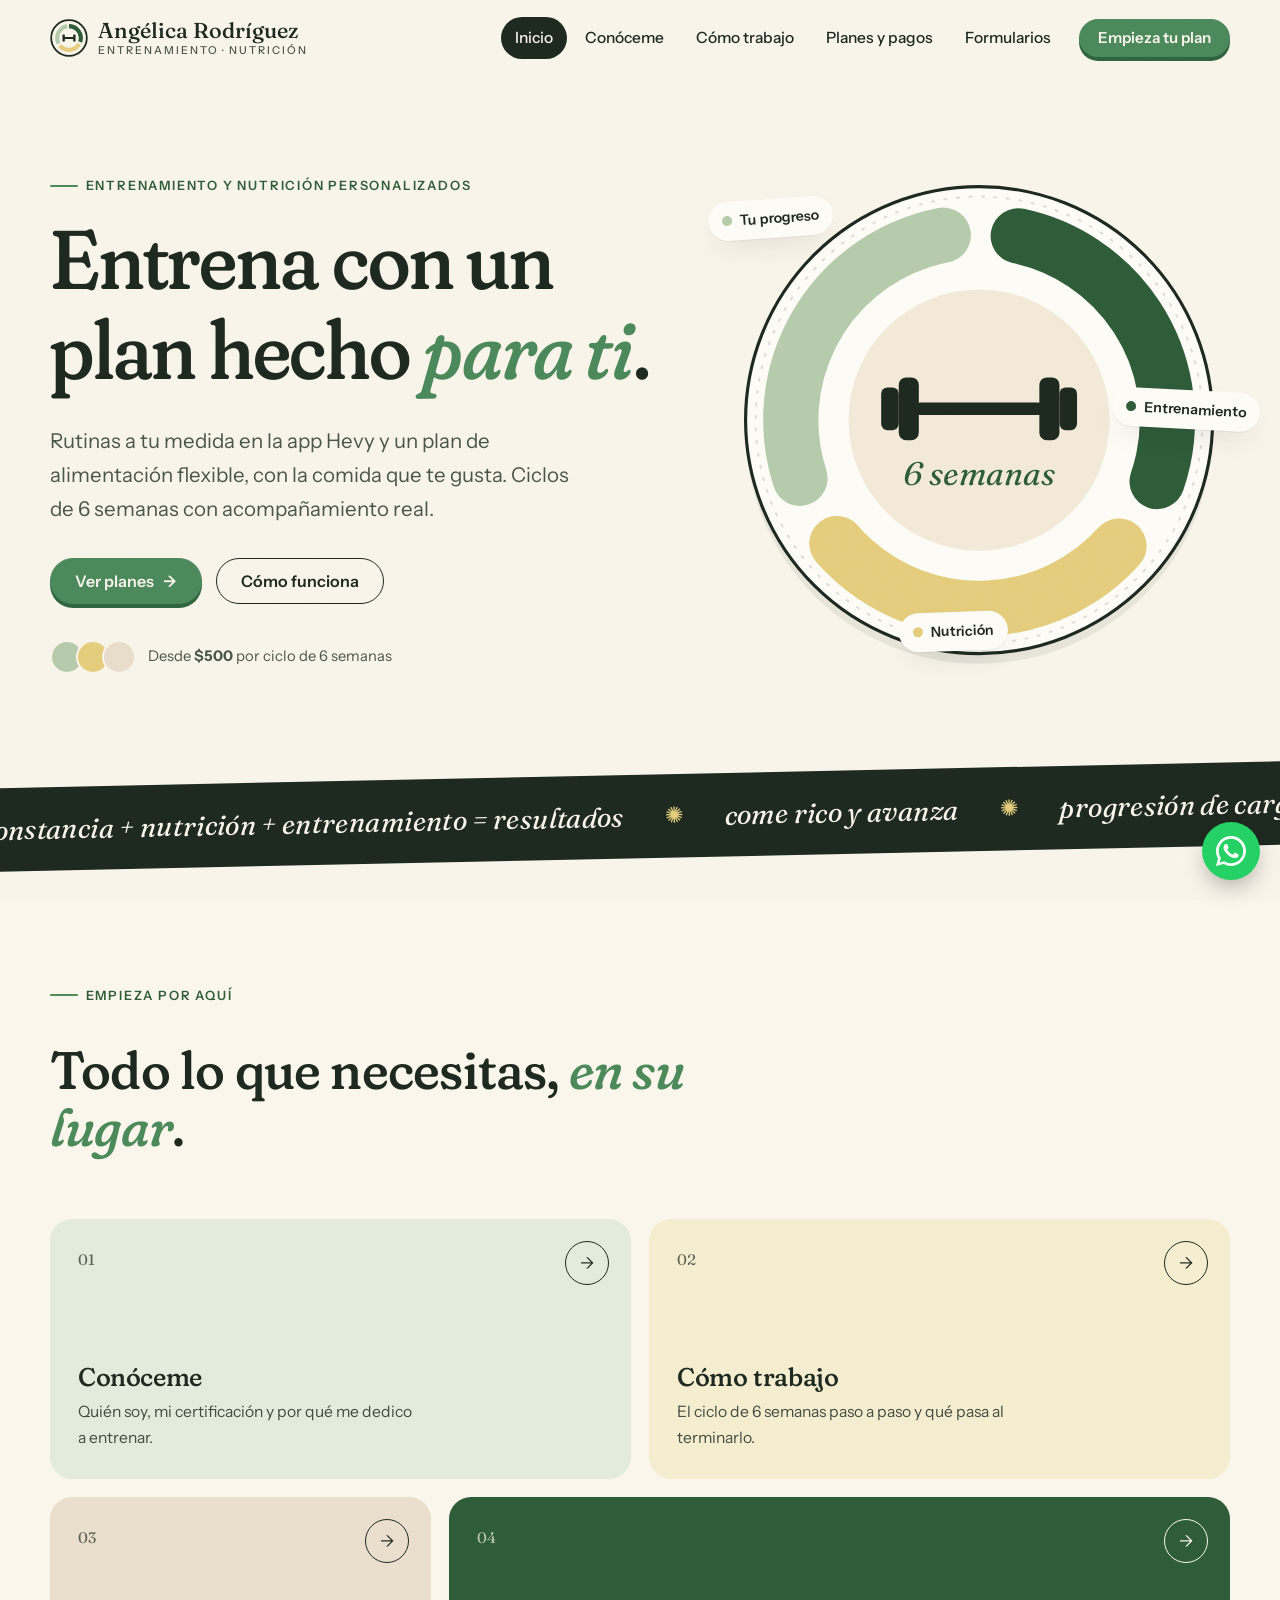
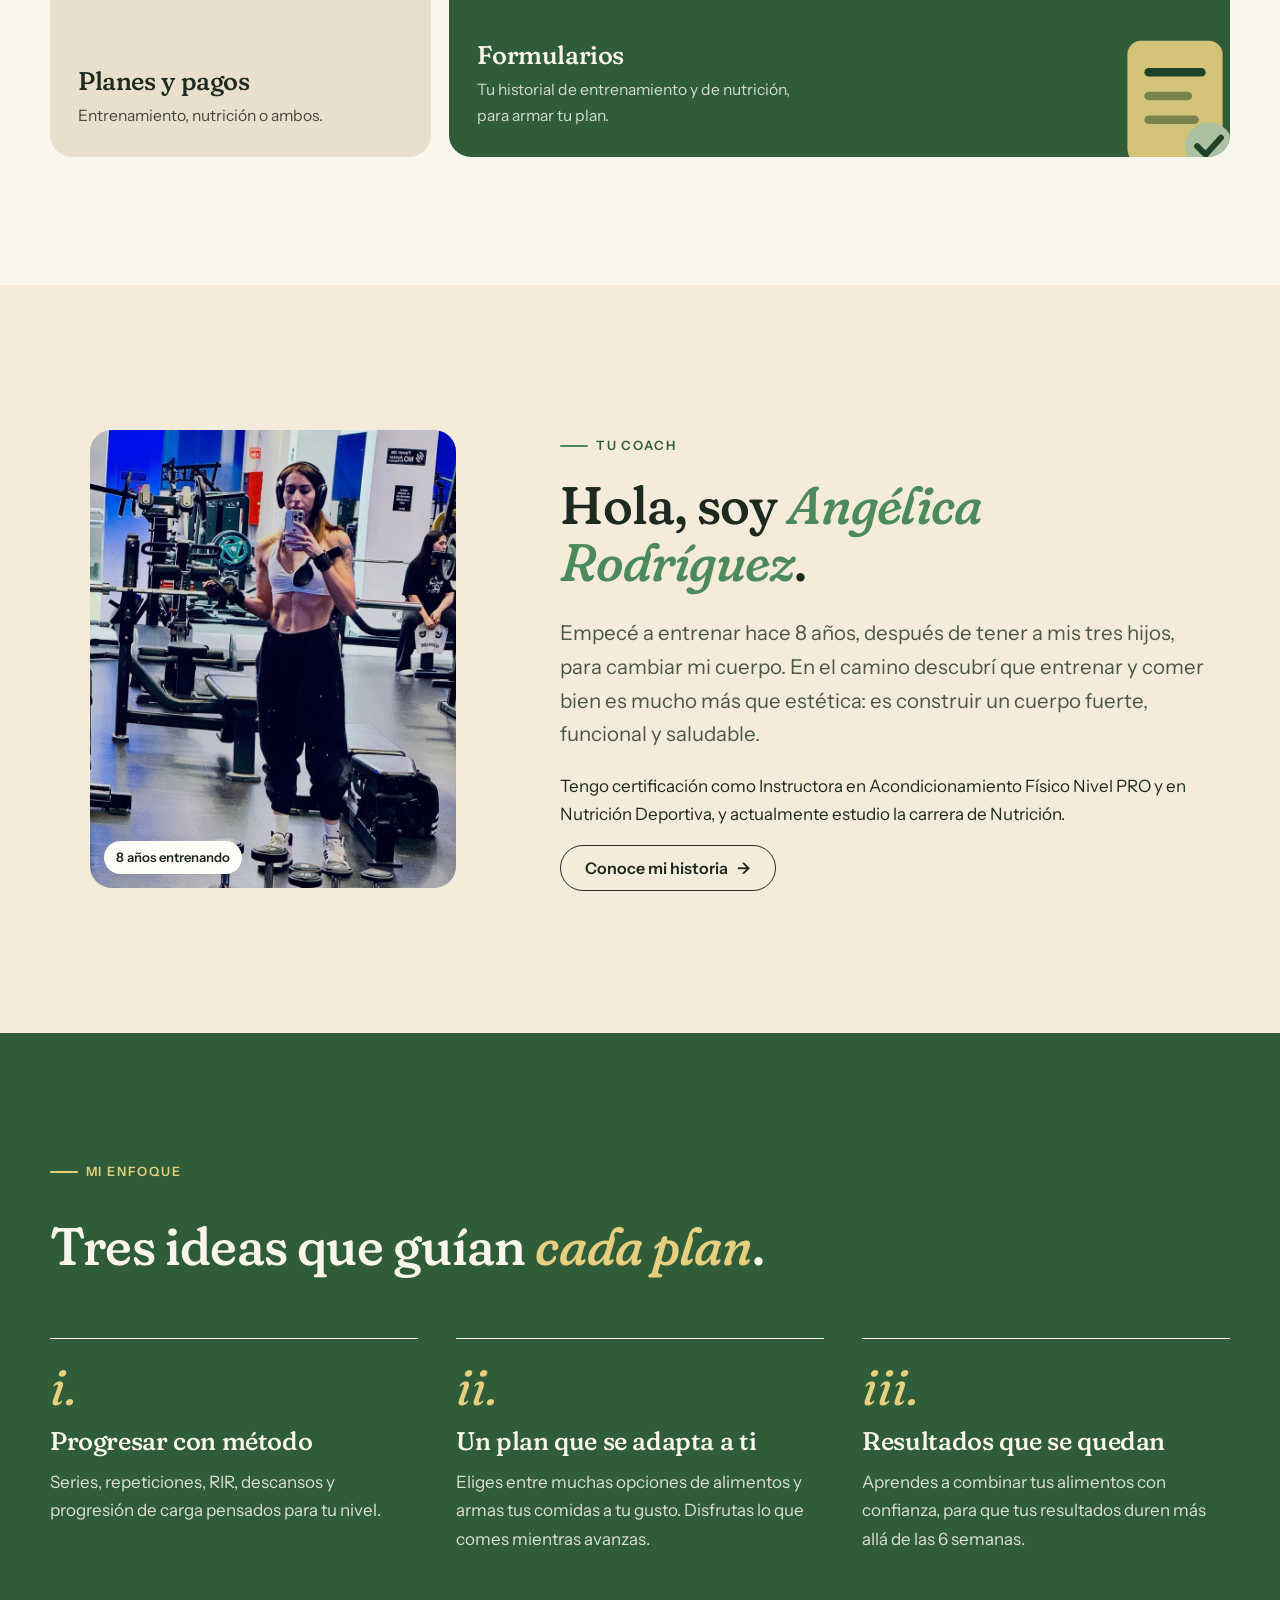
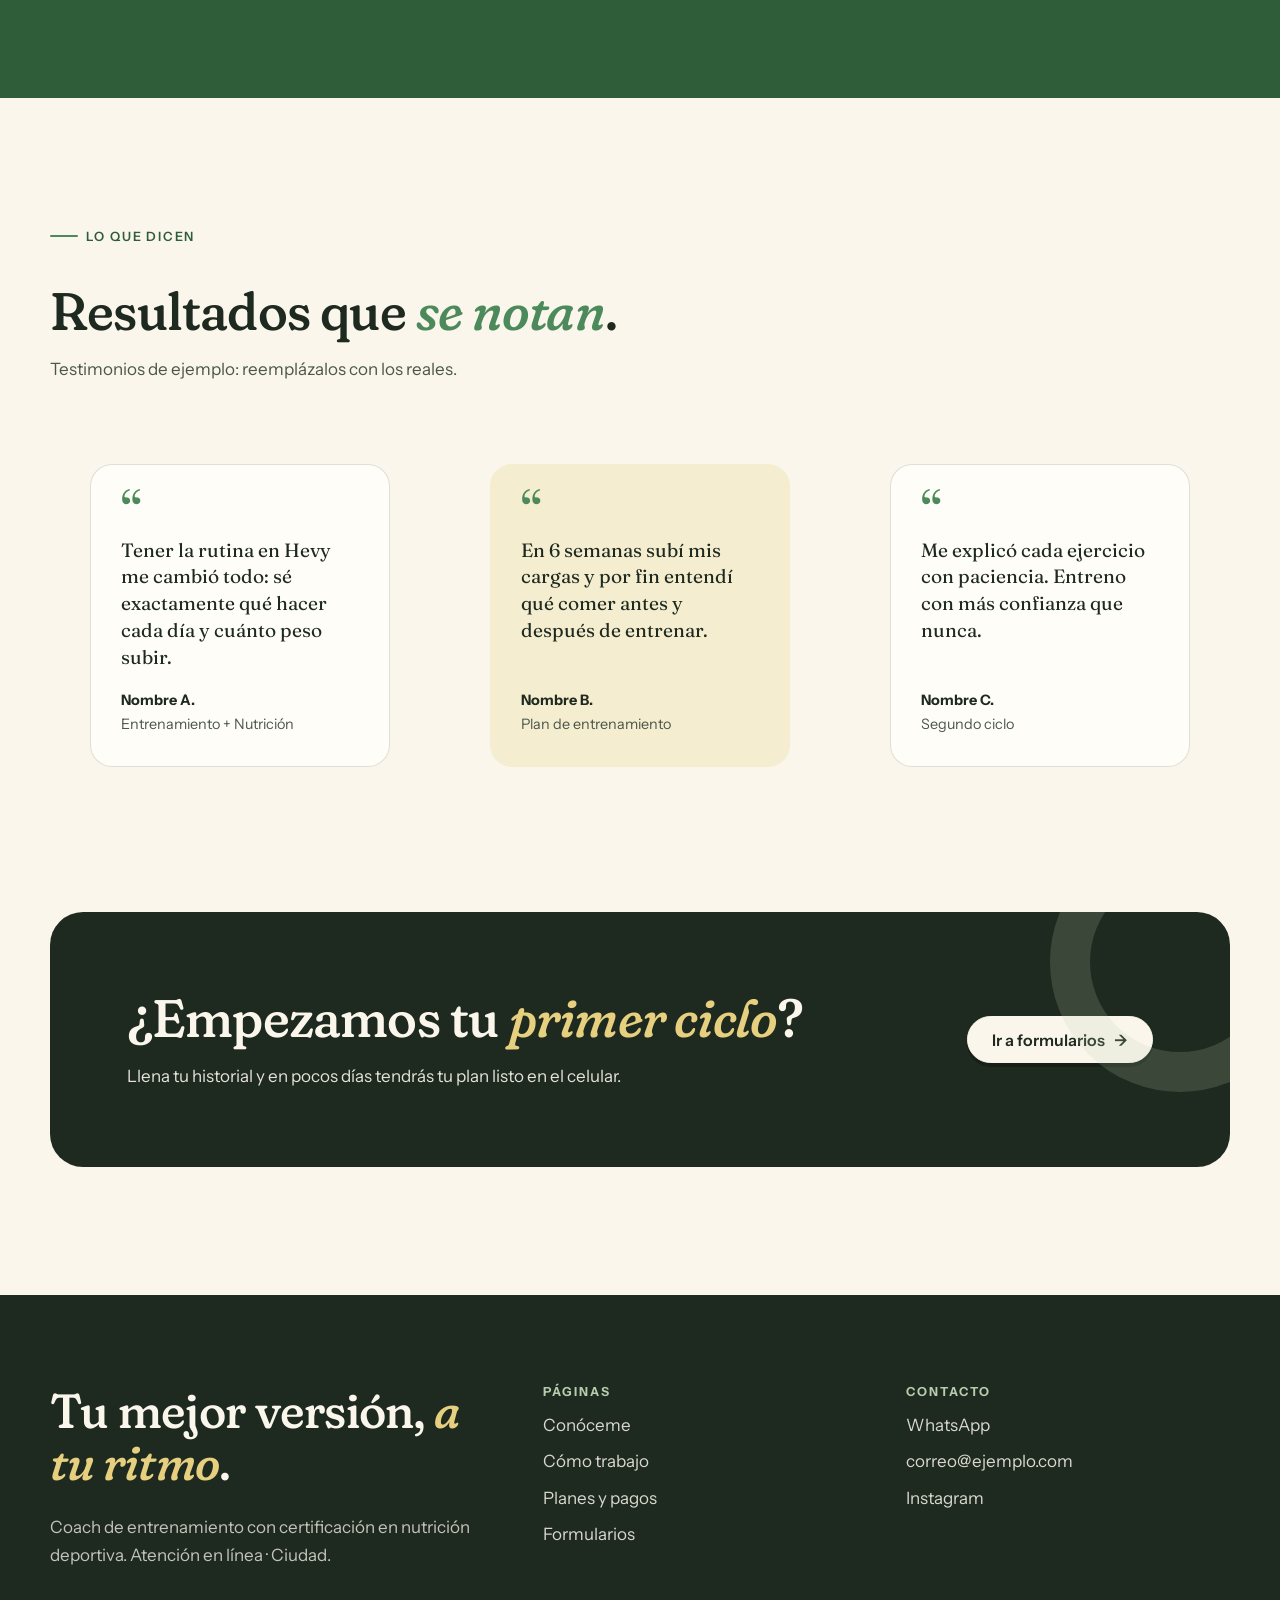
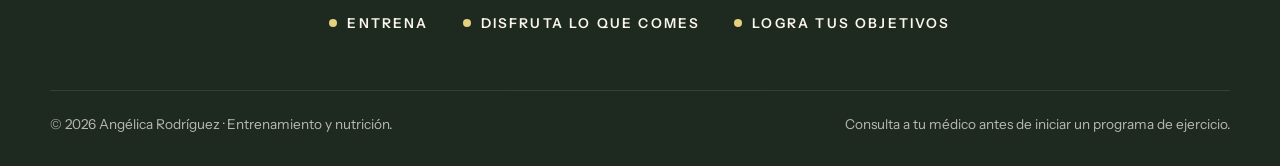
==== index.html @ 538b1344 "feat: v1.0: Pagina nutricion y entrenamiento" ====
<!doctype html>
<html lang="es-MX">
<head>
  <meta charset="utf-8">
  <meta name="viewport" content="width=device-width, initial-scale=1">
  <title>Angélica Rodríguez · Entrenamiento y nutrición</title>
  <meta name="description" content="Entrenamiento personalizado y nutrición deportiva en ciclos de 6 semanas. Tu rutina en la app Hevy.">
  <link rel="icon" href="assets/img/favicon.svg" type="image/svg+xml">
  <link rel="preconnect" href="https://fonts.googleapis.com">
  <link rel="preconnect" href="https://fonts.gstatic.com" crossorigin>
  <link href="https://fonts.googleapis.com/css2?family=Courier+Prime:wght@400;700&family=Fraunces:ital,opsz,wght,SOFT,WONK@0,9..144,300..700,0..100,0..1;1,9..144,300..700,0..100,0..1&family=Instrument+Sans:wght@400;500;600;700&display=swap" rel="stylesheet">
  <link rel="stylesheet" href="assets/css/styles.css">
  <script src="assets/js/main.js" defer></script>
</head>
<body>

<header class="site-header">
  <div class="wrap">
    <a class="brand" href="index.html">
      <img class="brand-mark" src="assets/img/favicon.svg" alt="">
      <span class="brand-name">Angélica Rodríguez<small>Entrenamiento · Nutrición</small></span>
    </a>
    <button class="nav-toggle" aria-expanded="false" aria-controls="nav" aria-label="Abrir menú"><span></span></button>
    <nav class="nav" id="nav" aria-label="Principal">
      <a href="index.html" aria-current="page">Inicio</a>
      <a href="conoceme.html">Conóceme</a>
      <a href="como-trabajo.html">Cómo trabajo</a>
      <a href="pagos.html">Planes y pagos</a>
      <a href="formularios.html">Formularios</a>
      <a class="btn btn--accent" href="formularios.html">Empieza tu plan</a>
    </nav>
  </div>
</header>

<main>
  <!-- HERO -->
  <section class="hero">
    <div class="wrap">
      <div class="reveal">
        <span class="eyebrow">Entrenamiento y nutrición personalizados</span>
        <h1>Entrena con un plan hecho <em>para ti</em>.</h1>
        <p class="lead">Rutinas a tu medida en la app Hevy y un plan de alimentación flexible, con la comida que te gusta. Ciclos de 6 semanas con acompañamiento real.</p>
        <div class="btn-row">
          <a class="btn btn--accent" href="pagos.html">Ver planes <span class="arrow">→</span></a>
          <a class="btn btn--ghost" href="como-trabajo.html">Cómo funciona</a>
        </div>
        <div class="hero-note">
          <div class="dots"><span></span><span></span><span></span></div>
          <span>Desde <strong>$500</strong> por ciclo de 6 semanas</span>
        </div>
      </div>

      <div class="plate-stage reveal" aria-hidden="true">
        <svg class="plate" viewBox="0 0 400 400">
          <circle cx="200" cy="208" r="186" fill="#1E2A20" opacity=".08"/>
          <circle cx="200" cy="200" r="186" fill="#FFFDF8" stroke="#1E2A20" stroke-width="2.5"/>
          <circle cx="200" cy="200" r="178" fill="none" stroke="#1E2A20" stroke-opacity=".15" stroke-width="1.5" stroke-dasharray="3 7"/>
          <!-- anillo: entrenamiento / nutrición / progreso -->
          <g class="plate-spin">
            <g fill="none" stroke-width="44" stroke-linecap="round" transform="rotate(-78 200 200)">
              <circle class="ring-seg" cx="200" cy="200" r="150" stroke="#2F5D3A"/>
              <circle class="ring-seg" cx="200" cy="200" r="150" stroke="#E6CF7E" transform="rotate(120 200 200)"/>
              <circle class="ring-seg" cx="200" cy="200" r="150" stroke="#B8CDAE" transform="rotate(240 200 200)"/>
            </g>
          </g>
          <!-- centro: mancuerna -->
          <circle cx="200" cy="200" r="104" fill="#F4EBDA"/>
          <g fill="#1E2A20">
            <rect x="148" y="186" width="104" height="10" rx="5"/>
            <rect x="136" y="166" width="16" height="50" rx="6"/>
            <rect x="122" y="174" width="14" height="34" rx="5"/>
            <rect x="248" y="166" width="16" height="50" rx="6"/>
            <rect x="264" y="174" width="14" height="34" rx="5"/>
          </g>
          <text x="200" y="252" text-anchor="middle" font-family="Fraunces, Georgia, serif" font-style="italic" font-size="26" fill="#2F5D3A">6 semanas</text>
        </svg>
        <span class="sticker sticker--a"><i style="background:#B8CDAE"></i>Tu progreso</span>
        <span class="sticker sticker--b"><i style="background:#2F5D3A"></i>Entrenamiento</span>
        <span class="sticker sticker--c"><i style="background:#E6CF7E"></i>Nutrición</span>
      </div>
    </div>
  </section>

  <div class="ticker" aria-hidden="true">
    <div class="ticker-track">
      <span>constancia + nutrición + entrenamiento = resultados</span><span>come rico y avanza</span><span>progresión de carga</span><span>tu rutina en Hevy</span>
      <span>constancia + nutrición + entrenamiento = resultados</span><span>come rico y avanza</span><span>progresión de carga</span><span>tu rutina en Hevy</span>
    </div>
  </div>

  <!-- EXPLORA -->
  <section class="section">
    <div class="wrap">
      <div class="section-head reveal">
        <span class="eyebrow">Empieza por aquí</span>
        <h2>Todo lo que necesitas, <em>en su lugar</em>.</h2>
      </div>
      <div class="bento">
        <a class="tile tile--1 reveal" href="conoceme.html">
          <span class="tile-go">→</span>
          <span class="tile-num">01</span>
          <div><h3>Conóceme</h3><p>Quién soy, mi certificación y por qué me dedico a entrenar.</p></div>
        </a>
        <a class="tile tile--2 reveal" href="como-trabajo.html">
          <span class="tile-go">→</span>
          <span class="tile-num">02</span>
          <div><h3>Cómo trabajo</h3><p>El ciclo de 6 semanas paso a paso y qué pasa al terminarlo.</p></div>
        </a>
        <a class="tile tile--3 reveal" href="pagos.html">
          <span class="tile-go">→</span>
          <span class="tile-num">03</span>
          <div><h3>Planes y pagos</h3><p>Entrenamiento, nutrición o ambos.</p></div>
        </a>
        <a class="tile tile--4 reveal" href="formularios.html">
          <span class="tile-go">→</span>
          <span class="tile-num">04</span>
          <div><h3>Formularios</h3><p>Tu historial de entrenamiento y de nutrición, para armar tu plan.</p></div>
          <svg class="tile-art" viewBox="0 0 100 100" aria-hidden="true">
            <rect x="22" y="14" width="56" height="72" rx="8" fill="#E6CF7E"/>
            <rect x="32" y="30" width="36" height="5" rx="2.5" fill="#1F4029"/>
            <rect x="32" y="44" width="28" height="5" rx="2.5" fill="#1F4029" opacity=".5"/>
            <rect x="32" y="58" width="32" height="5" rx="2.5" fill="#1F4029" opacity=".5"/>
            <circle cx="70" cy="76" r="14" fill="#B8CDAE"/>
            <path d="M63 76 l5 5 l9 -10" stroke="#1F4029" stroke-width="3.5" fill="none" stroke-linecap="round" stroke-linejoin="round"/>
          </svg>
        </a>
      </div>
    </div>
  </section>

  <!-- COACH -->
  <section class="section section--tint">
    <div class="wrap coach">
      <figure class="photo-frame reveal">
        <img src="assets/img/fotos/despues-2.jpg" alt="Angélica Rodríguez entrenando en el gimnasio" loading="lazy">
        <figcaption>8 años entrenando</figcaption>
      </figure>
      <div class="reveal">
        <span class="eyebrow">Tu coach</span>
        <h2>Hola, soy <em>Angélica Rodríguez</em>.</h2>
        <p class="lead" style="max-width:46ch">Empecé a entrenar hace 8 años, después de tener a mis tres hijos, para cambiar mi cuerpo. En el camino descubrí que entrenar y comer bien es mucho más que estética: es construir un cuerpo fuerte, funcional y saludable.</p>
        <p>Tengo certificación como Instructora en Acondicionamiento Físico Nivel PRO y en Nutrición Deportiva, y actualmente estudio la carrera de Nutrición.</p>
        <a class="btn btn--ghost" href="conoceme.html">Conoce mi historia <span class="arrow">→</span></a>
      </div>
    </div>
  </section>

  <!-- PRINCIPIOS -->
  <section class="section section--leaf">
    <div class="wrap">
      <div class="section-head reveal">
        <span class="eyebrow">Mi enfoque</span>
        <h2>Tres ideas que guían <em style="color:var(--sun)">cada plan</em>.</h2>
      </div>
      <div class="pillars">
        <div class="pillar reveal">
          <div class="num">i.</div>
          <h3>Progresar con método</h3>
          <p>Series, repeticiones, RIR, descansos y progresión de carga pensados para tu nivel.</p>
        </div>
        <div class="pillar reveal">
          <div class="num">ii.</div>
          <h3>Un plan que se adapta a ti</h3>
          <p>Eliges entre muchas opciones de alimentos y armas tus comidas a tu gusto. Disfrutas lo que comes mientras avanzas.</p>
        </div>
        <div class="pillar reveal">
          <div class="num">iii.</div>
          <h3>Resultados que se quedan</h3>
          <p>Aprendes a combinar tus alimentos con confianza, para que tus resultados duren más allá de las 6 semanas.</p>
        </div>
      </div>
    </div>
  </section>

  <!-- TESTIMONIOS -->
  <section class="section">
    <div class="wrap">
      <div class="section-head reveal">
        <span class="eyebrow">Lo que dicen</span>
        <h2>Resultados que <em>se notan</em>.</h2>
        <p>Testimonios de ejemplo: reemplázalos con los reales.</p>
      </div>
      <div class="quotes">
        <figure class="quote reveal">
          <blockquote>Tener la rutina en Hevy me cambió todo: sé exactamente qué hacer cada día y cuánto peso subir.</blockquote>
          <figcaption><strong>Nombre A.</strong>Entrenamiento + Nutrición</figcaption>
        </figure>
        <figure class="quote reveal">
          <blockquote>En 6 semanas subí mis cargas y por fin entendí qué comer antes y después de entrenar.</blockquote>
          <figcaption><strong>Nombre B.</strong>Plan de entrenamiento</figcaption>
        </figure>
        <figure class="quote reveal">
          <blockquote>Me explicó cada ejercicio con paciencia. Entreno con más confianza que nunca.</blockquote>
          <figcaption><strong>Nombre C.</strong>Segundo ciclo</figcaption>
        </figure>
      </div>
    </div>
  </section>

  <!-- CTA -->
  <section class="section" style="padding-top:0">
    <div class="wrap">
      <div class="cta-band reveal">
        <div>
          <h2>¿Empezamos tu <em>primer ciclo</em>?</h2>
          <p>Llena tu historial y en pocos días tendrás tu plan listo en el celular.</p>
        </div>
        <a class="btn btn--light" href="formularios.html">Ir a formularios <span class="arrow">→</span></a>
      </div>
    </div>
  </section>
</main>

<footer class="site-footer">
  <div class="wrap">
    <div class="footer-top">
      <div>
        <h2>Tu mejor versión, <em>a tu ritmo</em>.</h2>
        <p style="opacity:.75;max-width:40ch">Coach de entrenamiento con certificación en nutrición deportiva. Atención en línea · Ciudad. <!-- EDITAR --></p>
      </div>
      <div>
        <h4>Páginas</h4>
        <ul>
          <li><a href="conoceme.html">Conóceme</a></li>
          <li><a href="como-trabajo.html">Cómo trabajo</a></li>
          <li><a href="pagos.html">Planes y pagos</a></li>
          <li><a href="formularios.html">Formularios</a></li>
        </ul>
      </div>
      <div>
        <h4>Contacto</h4>
        <ul>
          <li><a href="https://wa.me/520000000000">WhatsApp</a></li>
          <li><a href="mailto:correo@ejemplo.com">correo@ejemplo.com</a></li>
          <li><a href="https://instagram.com/">Instagram</a></li>
        </ul>
      </div>
    </div>
    <div class="motto-row"><span>Entrena</span><span>Disfruta lo que comes</span><span>Logra tus objetivos</span></div>
    <div class="footer-bottom">
      <span>© <span data-year>2026</span> Angélica Rodríguez · Entrenamiento y nutrición.</span>
      <span>Consulta a tu médico antes de iniciar un programa de ejercicio.</span>
    </div>
  </div>
</footer>

<a class="wa-float" href="https://wa.me/520000000000" aria-label="Escríbeme por WhatsApp">
  <svg viewBox="0 0 24 24" fill="currentColor"><path d="M17.5 14.4c-.3-.1-1.8-.9-2-1-.3-.1-.5-.1-.7.1-.2.3-.8 1-.9 1.2-.2.2-.3.2-.6.1-.3-.1-1.3-.5-2.4-1.5-.9-.8-1.5-1.8-1.7-2.1-.2-.3 0-.5.1-.6l.4-.5c.2-.2.2-.3.3-.5.1-.2 0-.4 0-.5l-.9-2.2c-.2-.6-.5-.5-.7-.5h-.6c-.2 0-.5.1-.8.4-.3.3-1 1-1 2.5s1.1 2.9 1.2 3.1c.1.2 2.1 3.2 5.1 4.5.7.3 1.3.5 1.7.6.7.2 1.4.2 1.9.1.6-.1 1.8-.7 2-1.4.2-.7.2-1.3.2-1.4-.1-.1-.3-.2-.6-.3zM12 21.8c-1.8 0-3.5-.5-5-1.4l-.4-.2-3.7 1 1-3.6-.2-.4C2.7 15.6 2.2 13.8 2.2 12 2.2 6.6 6.6 2.2 12 2.2c2.6 0 5.1 1 6.9 2.9 1.8 1.8 2.9 4.3 2.9 6.9 0 5.4-4.4 9.8-9.8 9.8zM20.5 3.5C18.2 1.2 15.2 0 12 0 5.4 0 0 5.4 0 12c0 2.1.6 4.2 1.6 6L0 24l6.2-1.6c1.8 1 3.8 1.5 5.8 1.5 6.6 0 12-5.4 12-12 0-3.2-1.2-6.2-3.5-8.4z"/></svg>
</a>

</body>
</html>
---- assets/css/styles.css ----
/* =========================================================
   Angélica · Entrenamiento y nutrición — hoja de estilos compartida
   Paleta: crema, verde bosque, salvia, arena
   y un toque de amarillo mantequilla (sin naranjas).
   ========================================================= */

:root {
  --paper: #FBF6EC;
  --paper-2: #F4EBDA;
  --card: #FFFDF8;
  --ink: #1E2A20;
  --ink-soft: #4B574A;
  --leaf: #2F5D3A;
  --leaf-deep: #1F4029;
  --sage: #B8CDAE;
  --sage-soft: #E3ECDC;
  --accent: #4C8A5C;
  --accent-deep: #2F6640;
  --sand: #E9DFCC;
  --sun: #E6CF7E;
  --sun-soft: #F5EDCF;
  --line: rgba(30, 42, 32, .14);

  --font-display: "Fraunces", Georgia, serif;
  --font-body: "Instrument Sans", system-ui, -apple-system, sans-serif;

  --radius: 22px;
  --radius-sm: 12px;
  --shadow: 0 1px 0 rgba(30,42,32,.06), 0 12px 30px -12px rgba(30,42,32,.18);
  --wrap: 1180px;
  --gutter: clamp(16px, 4vw, 40px);
  color-scheme: light;
}

*, *::before, *::after { box-sizing: border-box; }
html { scroll-behavior: smooth; overflow-x: clip; }
body {
  margin: 0;
  background: var(--paper);
  color: var(--ink);
  font-family: var(--font-body);
  font-size: 1.0625rem;
  line-height: 1.65;
  -webkit-font-smoothing: antialiased;
  overflow-x: hidden;
}
/* grano sutil tipo papel */
body::before {
  content: "";
  position: fixed; inset: 0;
  pointer-events: none; z-index: 100;
  opacity: .35; mix-blend-mode: multiply;
  background-image: url("data:image/svg+xml,%3Csvg xmlns='http://www.w3.org/2000/svg' width='160' height='160'%3E%3Cfilter id='n'%3E%3CfeTurbulence type='fractalNoise' baseFrequency='.9' numOctaves='2' stitchTiles='stitch'/%3E%3CfeColorMatrix values='0 0 0 0 0.12 0 0 0 0 0.16 0 0 0 0 0.12 0 0 0 .08 0'/%3E%3C/filter%3E%3Crect width='100%25' height='100%25' filter='url(%23n)'/%3E%3C/svg%3E");
}

img, svg { max-width: 100%; display: block; }
a { color: inherit; }
::selection { background: var(--sun); color: var(--ink); }

h1, h2, h3, h4 {
  font-family: var(--font-display);
  font-weight: 500;
  line-height: 1.08;
  letter-spacing: -0.015em;
  margin: 0 0 .5em;
  font-variation-settings: "SOFT" 100, "WONK" 0;
}
h1 { font-size: clamp(2.6rem, 6.5vw, 5.2rem); }
h2 { font-size: clamp(2rem, 4.2vw, 3.3rem); }
h3 { font-size: clamp(1.3rem, 2vw, 1.6rem); }
h1 em, h2 em, h3 em {
  font-style: italic;
  color: var(--accent);
  font-variation-settings: "SOFT" 100, "WONK" 1;
}
p { margin: 0 0 1em; }
.lead { font-size: clamp(1.1rem, 1.6vw, 1.3rem); color: var(--ink-soft); max-width: 38ch; }

.wrap { width: min(var(--wrap), 100% - var(--gutter) * 2); margin-inline: auto; }
.section { padding-block: clamp(64px, 10vw, 128px); }
.section--tint { background: var(--paper-2); }
.section--leaf { background: var(--leaf); color: var(--paper); }
.section--leaf .eyebrow { color: var(--sun); }
.section--leaf .eyebrow::before { background: var(--sun); }

.eyebrow {
  display: inline-flex; align-items: center; gap: .6em;
  font-size: .8rem; font-weight: 600;
  letter-spacing: .14em; text-transform: uppercase;
  color: var(--leaf);
  margin-bottom: 1.2rem;
}
.eyebrow::before { content: ""; width: 28px; height: 2px; background: var(--accent); border-radius: 2px; }

.section-head { display: grid; gap: 1rem; margin-bottom: clamp(36px, 5vw, 64px); max-width: 720px; }
.section-head h2 { margin: 0; }
.section-head p { color: var(--ink-soft); margin: 0; }
.section--leaf .section-head p { color: rgba(251,246,236,.8); }

/* ---------- Botones ---------- */
.btn {
  --bg: var(--leaf); --fg: var(--paper);
  display: inline-flex; align-items: center; gap: .55em;
  padding: .9em 1.5em;
  border-radius: 999px;
  border: 1.5px solid var(--bg);
  background: var(--bg); color: var(--fg);
  font: 600 1rem/1 var(--font-body);
  text-decoration: none; cursor: pointer;
  transition: transform .2s ease, box-shadow .2s ease, background .2s;
  box-shadow: 0 4px 0 var(--leaf-deep);
}
.btn:hover { transform: translateY(-2px); box-shadow: 0 6px 0 var(--leaf-deep); }
.btn:active { transform: translateY(3px); box-shadow: 0 1px 0 var(--leaf-deep); }
.btn--accent { --bg: var(--accent); box-shadow: 0 4px 0 var(--accent-deep); }
.btn--accent:hover { box-shadow: 0 6px 0 var(--accent-deep); }
.btn--ghost { --bg: transparent; --fg: var(--ink); border-color: var(--ink); box-shadow: none; }
.btn--ghost:hover { background: var(--ink); color: var(--paper); box-shadow: none; }
.btn--light { --bg: var(--paper); --fg: var(--leaf); box-shadow: 0 4px 0 rgba(0,0,0,.25); }
.btn .arrow { transition: transform .2s; }
.btn:hover .arrow { transform: translateX(3px); }
.btn-row { display: flex; flex-wrap: wrap; gap: 14px; align-items: center; }

:focus-visible { outline: 3px solid var(--sun); outline-offset: 3px; border-radius: 6px; }

/* ---------- Header ---------- */
.site-header {
  position: sticky; top: 0; z-index: 50;
  background: color-mix(in srgb, var(--paper) 86%, transparent);
  backdrop-filter: blur(10px);
  -webkit-backdrop-filter: blur(10px);
  border-bottom: 1px solid transparent;
  transition: border-color .3s;
}
.site-header.is-scrolled { border-bottom-color: var(--line); }
.site-header .wrap { display: flex; align-items: center; justify-content: space-between; gap: 20px; height: 76px; }

.brand { display: inline-flex; align-items: center; gap: 10px; text-decoration: none; }
.brand-mark { width: 38px; height: 38px; flex: none; }
.brand-name { font-family: var(--font-display); font-size: 1.35rem; font-weight: 500; line-height: 1; }
.brand-name small { display: block; white-space: nowrap; font-family: var(--font-body); font-size: .68rem; letter-spacing: .18em; text-transform: uppercase; color: var(--ink-soft); margin-top: 3px; }

.nav { display: flex; align-items: center; gap: 4px; }
.nav a:not(.btn) {
  position: relative;
  padding: .55em .9em; border-radius: 999px;
  text-decoration: none; font-weight: 500; font-size: .97rem; white-space: nowrap;
  transition: background .2s;
}
.nav a:not(.btn):hover { background: var(--sage-soft); }
.nav a[aria-current="page"] { background: var(--ink); color: var(--paper); }
.nav .btn { margin-left: 10px; padding: .7em 1.2em; font-size: .95rem; white-space: nowrap; }

.nav-toggle {
  display: none;
  width: 46px; height: 46px; border-radius: 50%;
  border: 1.5px solid var(--ink); background: transparent; cursor: pointer;
  position: relative;
}
.nav-toggle span, .nav-toggle span::before, .nav-toggle span::after {
  position: absolute; left: 50%; top: 50%;
  width: 18px; height: 2px; background: var(--ink); border-radius: 2px;
  transform: translate(-50%, -50%); transition: transform .25s, opacity .2s;
}
.nav-toggle span::before, .nav-toggle span::after { content: ""; }
.nav-toggle span::before { transform: translate(-50%, -7px); }
.nav-toggle span::after { transform: translate(-50%, 5px); }
.nav-open .nav-toggle span { background: transparent; }
.nav-open .nav-toggle span::before { transform: translate(-50%, -1px) rotate(45deg); }
.nav-open .nav-toggle span::after { transform: translate(-50%, -1px) rotate(-45deg); }

@media (max-width: 1080px) {
  .nav-toggle { display: block; }
  .nav {
    position: fixed; inset: 76px 0 auto 0;
    flex-direction: column; align-items: stretch; gap: 4px;
    padding: 16px var(--gutter) 28px;
    background: var(--paper);
    border-bottom: 1px solid var(--line);
    box-shadow: 0 20px 30px -20px rgba(0,0,0,.2);
    transform: translateY(-12px); opacity: 0; visibility: hidden;
    transition: transform .25s, opacity .25s, visibility .25s;
  }
  .nav-open .nav { transform: none; opacity: 1; visibility: visible; }
  .nav a:not(.btn) { font-size: 1.15rem; padding: .8em 1em; }
  .nav .btn { margin: 10px 0 0; justify-content: center; }
}

/* ---------- Hero (inicio) ---------- */
.hero { padding-block: clamp(40px, 7vw, 90px) clamp(60px, 8vw, 110px); position: relative; }
.hero .wrap { display: grid; grid-template-columns: 1.1fr .9fr; gap: clamp(32px, 5vw, 72px); align-items: center; }
.hero h1 { margin-bottom: .35em; }
.hero .lead { margin-bottom: 2rem; }
.hero-note { display: flex; align-items: center; gap: 12px; margin-top: 2.2rem; font-size: .92rem; color: var(--ink-soft); }
.hero-note .dots { display: flex; }
.hero-note .dots span { width: 34px; height: 34px; border-radius: 50%; border: 2px solid var(--paper); margin-left: -8px; }
.hero-note .dots span:first-child { margin-left: 0; background: var(--sage); }
.hero-note .dots span:nth-child(2) { background: var(--sun); }
.hero-note .dots span:nth-child(3) { background: var(--sand); }

@media (max-width: 900px) {
  .hero .wrap { grid-template-columns: 1fr; }
  .plate-stage { max-width: 440px; margin-inline: auto; width: 100%; }
}

/* Plato animado */
.plate-stage { position: relative; aspect-ratio: 1; }
.plate-stage .plate { width: 100%; height: 100%; }
.plate-spin { transform-origin: 200px 200px; animation: sway 9s ease-in-out infinite; }
.ring-seg { stroke-dasharray: 0 943; animation: draw 1.4s cubic-bezier(.2,.8,.2,1) forwards; }
.ring-seg:nth-of-type(2) { animation-delay: .25s; } .ring-seg:nth-of-type(3) { animation-delay: .5s; }
@keyframes draw { to { stroke-dasharray: 254 943; } }
@keyframes sway { 0%,100% { transform: rotate(-5deg); } 50% { transform: rotate(5deg); } }

.sticker {
  position: absolute;
  display: inline-flex; align-items: center; gap: 8px;
  padding: .55em 1em; border-radius: 999px;
  background: var(--card); box-shadow: var(--shadow);
  font-size: .88rem; font-weight: 600; white-space: nowrap;
  animation: bob 6s ease-in-out infinite;
}
.sticker i { width: 10px; height: 10px; border-radius: 50%; display: inline-block; }
.sticker--a { top: 6%; left: -4%; transform: rotate(-4deg); }
.sticker--b { top: 44%; right: -6%; transform: rotate(3deg); animation-delay: -2s; }
.sticker--c { bottom: 4%; left: 34%; transform: rotate(-2deg); animation-delay: -4s; }
@keyframes bob { 50% { translate: 0 -8px; } }
@media (max-width: 520px) {
  .sticker { font-size: .78rem; }
  .sticker--a { left: 0; } .sticker--b { right: 0; }
}

/* ---------- Ticker ---------- */
.ticker {
  background: var(--ink); color: var(--paper);
  overflow: hidden; padding: 18px 0;
  transform: rotate(-1.2deg) scale(1.03);
}
.ticker-track { display: flex; gap: 40px; width: max-content; animation: ticker 32s linear infinite; }
.ticker-track span { font-family: var(--font-display); font-size: clamp(1.2rem, 2.4vw, 1.7rem); font-style: italic; white-space: nowrap; display: inline-flex; align-items: center; gap: 40px; }
.ticker-track span::after { content: "✺"; font-style: normal; color: var(--sun); font-size: .8em; }
@keyframes ticker { to { transform: translateX(-50%); } }

/* ---------- Tarjetas de navegación (bento) ---------- */
.bento { display: grid; grid-template-columns: repeat(6, 1fr); gap: 18px; }
.tile {
  position: relative; overflow: hidden;
  display: flex; flex-direction: column; justify-content: space-between;
  min-height: 260px; padding: 28px;
  border-radius: var(--radius);
  text-decoration: none;
  transition: transform .3s cubic-bezier(.2,.8,.2,1), box-shadow .3s;
}
.tile:hover { transform: translateY(-6px) rotate(-.4deg); box-shadow: var(--shadow); }
.tile h3 { margin: 0 0 .3em; }
.tile p { margin: 0; color: inherit; opacity: .82; font-size: .98rem; max-width: 34ch; }
.tile .tile-num { font-family: var(--font-display); font-size: .95rem; opacity: .7; }
.tile .tile-go {
  position: absolute; right: 22px; top: 22px;
  width: 44px; height: 44px; border-radius: 50%;
  display: grid; place-items: center;
  border: 1.5px solid currentColor;
  transition: transform .3s, background .3s;
}
.tile:hover .tile-go { transform: rotate(-45deg); }
.tile--1 { grid-column: span 3; background: var(--sage-soft); }
.tile--2 { grid-column: span 3; background: var(--sun-soft); }
.tile--3 { grid-column: span 2; background: var(--sand); }
.tile--4 { grid-column: span 4; background: var(--leaf); color: var(--paper); }
.tile .tile-art { position: absolute; right: -30px; bottom: -30px; width: 170px; opacity: .9; pointer-events: none; }
@media (max-width: 800px) {
  .bento { grid-template-columns: 1fr; }
  .tile { grid-column: auto !important; min-height: 200px; }
}

/* ---------- Principios ---------- */
.pillars { display: grid; grid-template-columns: repeat(3, 1fr); gap: clamp(20px, 3vw, 40px); }
.pillar { border-top: 1.5px solid currentColor; padding-top: 22px; }
.pillar .num { font-family: var(--font-display); font-size: 3.2rem; line-height: 1; color: var(--sun); font-style: italic; margin-bottom: .3em; }
.pillar p { opacity: .85; }
@media (max-width: 800px) { .pillars { grid-template-columns: 1fr; } }

/* ---------- Testimonios ---------- */
.quotes { display: grid; grid-template-columns: repeat(3, 1fr); gap: 20px; }
.quote {
  background: var(--card); border-radius: var(--radius); padding: 30px;
  border: 1px solid var(--line);
  display: flex; flex-direction: column; gap: 18px;
}
.quote:nth-child(2) { transform: translateY(24px); background: var(--sun-soft); border-color: transparent; }
.quote blockquote { margin: 0; font-family: var(--font-display); font-size: 1.2rem; line-height: 1.4; }
.quote blockquote::before { content: "“"; display: block; font-size: 3.5rem; line-height: .6; color: var(--accent); margin-bottom: 8px; }
.quote figcaption { font-size: .9rem; color: var(--ink-soft); margin-top: auto; }
.quote figcaption strong { color: var(--ink); display: block; }
@media (max-width: 900px) { .quotes { grid-template-columns: 1fr; } .quote:nth-child(2) { transform: none; } }

/* ---------- CTA banda ---------- */
.cta-band {
  position: relative; overflow: hidden;
  background: var(--ink); color: var(--paper);
  border-radius: calc(var(--radius) * 1.5);
  padding: clamp(40px, 6vw, 80px);
  display: grid; grid-template-columns: 1.4fr auto; gap: 30px; align-items: center;
}
.cta-band h2 { margin: 0 0 .3em; }
.cta-band h2 em { color: var(--sun); }
.cta-band p { margin: 0; opacity: .9; max-width: 46ch; }
.cta-band .btn--light { --fg: var(--ink); }
.cta-band::after {
  content: ""; position: absolute; right: -80px; top: -80px;
  width: 260px; height: 260px; border-radius: 50%;
  border: 40px solid rgba(184,205,174,.18);
}
@media (max-width: 800px) { .cta-band { grid-template-columns: 1fr; } }

/* ---------- Encabezado de páginas internas ---------- */
.page-hero { padding-block: clamp(48px, 8vw, 100px) clamp(40px, 6vw, 70px); position: relative; }
.page-hero h1 { max-width: 16ch; }
.page-hero .lead { max-width: 52ch; }
.crumbs { font-size: .88rem; color: var(--ink-soft); margin-bottom: 1.6rem; }
.crumbs a { text-decoration: none; border-bottom: 1px solid var(--line); }

/* ---------- Conóceme ---------- */
.about-hero .wrap { display: grid; grid-template-columns: .85fr 1.15fr; gap: clamp(32px, 6vw, 90px); align-items: center; }
.arch {
  position: relative; aspect-ratio: 4 / 5;
  border-radius: 999px 999px var(--radius) var(--radius);
  background: var(--sage);
  overflow: hidden;
  display: grid; place-items: center;
}
.arch img { width: 100%; height: 100%; object-fit: cover; }
.photo-placeholder { text-align: center; color: var(--leaf-deep); font-weight: 600; font-size: .95rem; padding: 20px; }
.photo-placeholder svg { width: 64px; margin: 0 auto 10px; opacity: .6; }
.arch-wrap { position: relative; }
.arch-wrap .badge {
  position: absolute; right: -18px; bottom: 40px;
  width: 128px; height: 128px; border-radius: 50%;
  background: var(--sun); display: grid; place-items: center; text-align: center;
  font-family: var(--font-display); font-size: 1rem; line-height: 1.15;
  transform: rotate(10deg); box-shadow: var(--shadow);
}
.arch-wrap .badge strong { display: block; font-size: 2.2rem; }
.signature { font-family: var(--font-display); font-style: italic; font-size: 2rem; color: var(--leaf); margin-top: .4em; }
@media (max-width: 860px) {
  .about-hero .wrap { grid-template-columns: 1fr; }
  .arch-wrap { max-width: 360px; width: 100%; margin-inline: auto; }
  .arch-wrap .badge { right: 0; }
}

.story { display: grid; grid-template-columns: 1fr 1.3fr; gap: clamp(30px, 6vw, 90px); }
.story .big-quote { font-family: var(--font-display); font-size: clamp(1.6rem, 3vw, 2.4rem); line-height: 1.2; position: sticky; top: 110px; align-self: start; }
.story .big-quote em { color: var(--accent); }
@media (max-width: 860px) { .story { grid-template-columns: 1fr; } .story .big-quote { position: static; } }

.timeline { list-style: none; margin: 0; padding: 0; position: relative; }
.timeline::before { content: ""; position: absolute; left: 7px; top: 8px; bottom: 8px; width: 2px; background: repeating-linear-gradient(var(--leaf) 0 6px, transparent 6px 12px); }
.timeline li { position: relative; padding: 0 0 34px 44px; }
.timeline li::before { content: ""; position: absolute; left: 0; top: 6px; width: 16px; height: 16px; border-radius: 50%; background: var(--paper); border: 3px solid var(--accent); }
.timeline .year { font-size: .8rem; font-weight: 700; letter-spacing: .12em; text-transform: uppercase; color: var(--accent); }
.timeline h3 { margin: .2em 0 .25em; font-size: 1.3rem; }
.timeline p { color: var(--ink-soft); margin: 0; }

.fridge { display: grid; grid-template-columns: repeat(4, 1fr); gap: 16px; }
.magnet {
  background: var(--card); border-radius: var(--radius-sm); padding: 22px;
  box-shadow: var(--shadow); transition: transform .3s;
}
.magnet:nth-child(odd) { transform: rotate(-1.5deg); }
.magnet:nth-child(even) { transform: rotate(1.5deg); }
.magnet:hover { transform: rotate(0) scale(1.03); }
.magnet .emoji { font-size: 2rem; margin-bottom: 10px; }
.magnet h3 { font-size: 1.1rem; margin-bottom: .3em; }
.magnet p { font-size: .93rem; color: var(--ink-soft); margin: 0; }
@media (max-width: 900px) { .fridge { grid-template-columns: repeat(2, 1fr); } }
@media (max-width: 480px) { .fridge { grid-template-columns: 1fr; } }

/* ---------- Cómo trabajo: pasos tipo receta ---------- */
.steps { list-style: none; margin: 0; padding: 0; display: grid; gap: 22px; counter-reset: step; }
.step {
  counter-increment: step;
  display: grid; grid-template-columns: 140px 1fr auto; gap: clamp(16px, 3vw, 40px); align-items: start;
  background: var(--card); border: 1px solid var(--line);
  border-radius: var(--radius); padding: clamp(22px, 3vw, 36px);
  position: relative;
}
.step::before {
  content: counter(step, decimal-leading-zero);
  font-family: var(--font-display); font-style: italic;
  font-size: clamp(3rem, 6vw, 4.8rem); line-height: .9;
  color: var(--accent);
}
.step h3 { margin-bottom: .35em; }
.step p { color: var(--ink-soft); margin: 0; }
.step .tag {
  font-size: .8rem; font-weight: 600; white-space: nowrap;
  background: var(--sage-soft); color: var(--leaf-deep);
  padding: .45em .9em; border-radius: 999px;
}
.step:nth-child(even) { background: var(--paper-2); }
.step a { font-weight: 600; color: var(--leaf); }
@media (max-width: 760px) {
  .step { grid-template-columns: 1fr; }
  .step .tag { justify-self: start; }
}

.modes { display: grid; grid-template-columns: 1fr 1fr; gap: 20px; }
.mode { border-radius: var(--radius); padding: clamp(26px, 4vw, 44px); position: relative; overflow: hidden; }
.mode--a { background: var(--leaf); color: var(--paper); }
.mode--b { background: var(--sun-soft); }
.mode .icon { width: 56px; height: 56px; border-radius: 16px; display: grid; place-items: center; font-size: 1.6rem; margin-bottom: 18px; background: rgba(255,255,255,.18); }
.mode--b .icon { background: var(--card); }
.mode ul { margin: 1em 0 0; padding-left: 1.1em; }
.mode li { margin-bottom: .35em; }
@media (max-width: 760px) { .modes { grid-template-columns: 1fr; } }

.ingredients { columns: 2; column-gap: 40px; list-style: none; padding: 0; margin: 0; }
.ingredients li {
  break-inside: avoid; padding: 14px 0 14px 38px; position: relative;
  border-bottom: 1px dashed var(--line);
}
.ingredients li::before {
  content: "✓"; position: absolute; left: 0; top: 13px;
  width: 24px; height: 24px; border-radius: 50%;
  background: var(--sage); color: var(--leaf-deep);
  display: grid; place-items: center; font-size: .8rem; font-weight: 700;
}
@media (max-width: 700px) { .ingredients { columns: 1; } }

/* Acordeón */
.accordion { display: grid; gap: 12px; }
.accordion details {
  background: var(--card); border-radius: var(--radius-sm);
  border: 1px solid var(--line); overflow: hidden;
}
.accordion summary {
  list-style: none; cursor: pointer;
  padding: 20px 24px; padding-right: 64px;
  font-weight: 600; font-size: 1.05rem; position: relative;
}
.accordion summary::-webkit-details-marker { display: none; }
.accordion summary::after {
  content: "+"; position: absolute; right: 20px; top: 50%;
  width: 32px; height: 32px; margin-top: -16px; border-radius: 50%;
  display: grid; place-items: center;
  background: var(--sage-soft); font-size: 1.3rem; font-weight: 400;
  transition: transform .25s, background .25s;
}
.accordion details[open] summary::after { transform: rotate(45deg); background: var(--sun); }
.accordion .answer { padding: 0 24px 22px; color: var(--ink-soft); }
.accordion .answer p:last-child { margin: 0; }

.two-col { display: grid; grid-template-columns: .8fr 1.2fr; gap: clamp(30px, 6vw, 80px); align-items: start; }
@media (max-width: 860px) { .two-col { grid-template-columns: 1fr; } }

/* ---------- Pagos: menú con precios ---------- */
.menu-card {
  background: var(--card); border-radius: var(--radius);
  padding: clamp(28px, 5vw, 60px);
  border: 1px solid var(--line);
  position: relative;
}
.menu-card::before {
  content: ""; position: absolute; inset: 12px;
  border: 1.5px solid var(--line); border-radius: calc(var(--radius) - 8px);
  pointer-events: none;
}
.menu-title { text-align: center; margin-bottom: 2.4rem; }
.menu-title h2 { margin: 0; }
.menu-title .flourish { color: var(--accent); letter-spacing: .5em; font-size: .9rem; }
.menu-group + .menu-group { margin-top: 2.6rem; }
.menu-group > h3 {
  font-family: var(--font-body); font-size: .8rem; font-weight: 700;
  letter-spacing: .16em; text-transform: uppercase; color: var(--leaf);
  margin-bottom: 1rem;
}
.menu-item { padding: 16px 0; border-bottom: 1px solid var(--line); }
.menu-item:last-child { border-bottom: 0; }
.menu-line { display: flex; align-items: baseline; gap: 12px; }
.menu-line .name { font-family: var(--font-display); font-size: clamp(1.15rem, 2vw, 1.45rem); }
.menu-line .dots { flex: 1; border-bottom: 2px dotted rgba(30,42,32,.3); transform: translateY(-5px); min-width: 20px; }
.menu-line .price { font-family: var(--font-display); font-size: clamp(1.15rem, 2vw, 1.45rem); font-weight: 600; white-space: nowrap; }
.menu-line .price small { font-family: var(--font-body); font-size: .7rem; font-weight: 600; color: var(--ink-soft); margin-left: 3px; }
.menu-item p { color: var(--ink-soft); font-size: .95rem; margin: .3em 0 0; max-width: 60ch; }
.menu-item .pill { display: inline-block; font-size: .72rem; font-weight: 700; letter-spacing: .06em; text-transform: uppercase; background: var(--sun); padding: .25em .7em; border-radius: 999px; margin-left: 8px; vertical-align: middle; font-family: var(--font-body); }

/* Tarjetas de planes */
.plans { display: grid; grid-template-columns: repeat(3, 1fr); gap: 20px; align-items: stretch; }
.plan {
  position: relative; display: flex; flex-direction: column;
  background: var(--card); border: 1px solid var(--line);
  border-radius: var(--radius); padding: clamp(24px, 3vw, 34px);
}
.plan--featured { background: var(--leaf); color: var(--paper); border-color: var(--leaf); transform: translateY(-12px); box-shadow: var(--shadow); }
.plan .plan-kicker { font-size: .78rem; font-weight: 700; letter-spacing: .14em; text-transform: uppercase; color: var(--leaf); }
.plan--featured .plan-kicker { color: var(--sun); }
.plan h3 { margin: .45em 0 .6em; font-size: clamp(1.4rem, 2.2vw, 1.75rem); }
.plan .price { font-family: var(--font-display); font-size: clamp(2.6rem, 4.5vw, 3.4rem); line-height: 1; font-weight: 500; }
.plan .price small { font-family: var(--font-body); font-size: .85rem; font-weight: 600; opacity: .7; margin-left: 4px; }
.plan .per { font-size: .9rem; opacity: .75; margin: .4em 0 1.2em; padding-bottom: 1.2em; border-bottom: 1.5px dotted currentColor; }
.plan ul { list-style: none; padding: 0; margin: 0 0 1.6em; display: grid; gap: .55em; font-size: .97rem; }
.plan li { position: relative; padding-left: 28px; }
.plan li::before {
  content: "✓"; position: absolute; left: 0; top: 2px;
  width: 19px; height: 19px; border-radius: 50%;
  background: var(--sage-soft); color: var(--leaf-deep);
  display: grid; place-items: center; font-size: .68rem; font-weight: 700;
}
.plan--featured li::before { background: var(--sun); color: var(--ink); }
.plan .btn { margin-top: auto; justify-content: center; }
.plan--featured .btn { --bg: var(--paper); --fg: var(--leaf); box-shadow: 0 4px 0 rgba(0,0,0,.25); }
.plan .ribbon {
  position: absolute; top: -13px; right: 22px;
  background: var(--sun); color: var(--ink);
  font-size: .72rem; font-weight: 700; letter-spacing: .08em; text-transform: uppercase;
  padding: .45em 1em; border-radius: 999px;
}
@media (max-width: 900px) { .plans { grid-template-columns: 1fr; } .plan--featured { transform: none; } }

.pay-grid { display: grid; grid-template-columns: 1.05fr .95fr; gap: clamp(24px, 4vw, 48px); align-items: start; }
@media (max-width: 900px) { /* Tarjetas de planes */
.plans { display: grid; grid-template-columns: repeat(3, 1fr); gap: 20px; align-items: stretch; }
.plan {
  position: relative; display: flex; flex-direction: column;
  background: var(--card); border: 1px solid var(--line);
  border-radius: var(--radius); padding: clamp(24px, 3vw, 34px);
}
.plan--featured { background: var(--leaf); color: var(--paper); border-color: var(--leaf); transform: translateY(-12px); box-shadow: var(--shadow); }
.plan .plan-kicker { font-size: .78rem; font-weight: 700; letter-spacing: .14em; text-transform: uppercase; color: var(--leaf); }
.plan--featured .plan-kicker { color: var(--sun); }
.plan h3 { margin: .45em 0 .6em; font-size: clamp(1.4rem, 2.2vw, 1.75rem); }
.plan .price { font-family: var(--font-display); font-size: clamp(2.6rem, 4.5vw, 3.4rem); line-height: 1; font-weight: 500; }
.plan .price small { font-family: var(--font-body); font-size: .85rem; font-weight: 600; opacity: .7; margin-left: 4px; }
.plan .per { font-size: .9rem; opacity: .75; margin: .4em 0 1.2em; padding-bottom: 1.2em; border-bottom: 1.5px dotted currentColor; }
.plan ul { list-style: none; padding: 0; margin: 0 0 1.6em; display: grid; gap: .55em; font-size: .97rem; }
.plan li { position: relative; padding-left: 28px; }
.plan li::before {
  content: "✓"; position: absolute; left: 0; top: 2px;
  width: 19px; height: 19px; border-radius: 50%;
  background: var(--sage-soft); color: var(--leaf-deep);
  display: grid; place-items: center; font-size: .68rem; font-weight: 700;
}
.plan--featured li::before { background: var(--sun); color: var(--ink); }
.plan .btn { margin-top: auto; justify-content: center; }
.plan--featured .btn { --bg: var(--paper); --fg: var(--leaf); box-shadow: 0 4px 0 rgba(0,0,0,.25); }
.plan .ribbon {
  position: absolute; top: -13px; right: 22px;
  background: var(--sun); color: var(--ink);
  font-size: .72rem; font-weight: 700; letter-spacing: .08em; text-transform: uppercase;
  padding: .45em 1em; border-radius: 999px;
}
@media (max-width: 900px) { .plans { grid-template-columns: 1fr; } .plan--featured { transform: none; } }

.pay-grid { grid-template-columns: 1fr; } }

/* Ticket de transferencia */
.ticket {
  background: var(--card);
  padding: 34px 30px 46px;
  border-radius: var(--radius) var(--radius) 0 0;
  box-shadow: var(--shadow);
  position: relative;
  font-family: "Courier Prime", ui-monospace, Menlo, monospace;
  transform: rotate(-.8deg);
}
.ticket::after {
  content: ""; position: absolute; left: 0; right: 0; bottom: -14px; height: 14px;
  background:
    linear-gradient(-45deg, transparent 10px, var(--card) 0) 0 0 / 20px 14px repeat-x,
    linear-gradient(45deg, transparent 10px, var(--card) 0) 0 0 / 20px 14px repeat-x;
  background:
    conic-gradient(from -45deg at 50% 0, var(--card) 90deg, transparent 0) 0 0 / 20px 14px repeat-x;
}
.ticket-head { text-align: center; border-bottom: 2px dashed var(--line); padding-bottom: 18px; margin-bottom: 18px; }
.ticket-head strong { font-family: var(--font-display); font-size: 1.5rem; font-weight: 500; display: block; }
.ticket-head span { font-size: .85rem; color: var(--ink-soft); }
.ticket-row { display: flex; justify-content: space-between; align-items: center; gap: 12px; padding: 10px 0; flex-wrap: wrap; }
.ticket-row .k { font-size: .78rem; text-transform: uppercase; letter-spacing: .1em; color: var(--ink-soft); }
.ticket-row .v { font-weight: 700; font-size: 1.02rem; word-break: break-all; }
.copy-btn {
  font: 600 .78rem/1 var(--font-body);
  border: 1.5px solid var(--ink); background: transparent;
  padding: .5em .9em; border-radius: 999px; cursor: pointer;
  transition: background .2s, color .2s;
}
.copy-btn:hover { background: var(--ink); color: var(--paper); }
.copy-btn.is-copied { background: var(--leaf); border-color: var(--leaf); color: var(--paper); }
.ticket-foot { border-top: 2px dashed var(--line); margin-top: 14px; padding-top: 16px; font-size: .85rem; color: var(--ink-soft); text-align: center; }

.methods { display: grid; gap: 14px; }
.method {
  display: grid; grid-template-columns: 52px 1fr; gap: 16px; align-items: start;
  background: var(--card); border: 1px solid var(--line); border-radius: var(--radius-sm); padding: 20px;
}
.method .icon { width: 52px; height: 52px; border-radius: 14px; display: grid; place-items: center; font-size: 1.5rem; background: var(--sage-soft); }
.method:nth-child(2) .icon { background: var(--sun-soft); }
.method:nth-child(3) .icon { background: var(--sand); }
.method h3 { font-family: var(--font-body); font-weight: 700; font-size: 1.05rem; margin: 0 0 .2em; letter-spacing: 0; }
.method p { margin: 0; color: var(--ink-soft); font-size: .95rem; }

.note {
  display: flex; gap: 14px; align-items: flex-start;
  background: var(--sun-soft); border-radius: var(--radius-sm);
  padding: 18px 22px; font-size: .97rem;
}
.note::before { content: "!"; flex: none; width: 26px; height: 26px; border-radius: 50%; background: var(--ink); color: var(--paper); display: grid; place-items: center; font-weight: 700; font-size: .85rem; margin-top: 2px; }
.note p { margin: 0; }

/* ---------- Formularios ---------- */
.form-tabs { display: grid; grid-template-columns: 1fr 1fr; gap: 16px; margin-bottom: 26px; }
.form-tab {
  text-align: left; cursor: pointer;
  border: 1.5px solid var(--line); background: var(--card);
  border-radius: var(--radius); padding: 22px 24px;
  font: inherit; color: inherit;
  display: grid; grid-template-columns: auto 1fr; gap: 4px 16px; align-items: center;
  transition: border-color .2s, background .2s, transform .2s;
}
.form-tab:hover { transform: translateY(-2px); }
.form-tab .n {
  grid-row: span 2; width: 48px; height: 48px; border-radius: 50%;
  display: grid; place-items: center;
  font-family: var(--font-display); font-size: 1.4rem; font-style: italic;
  background: var(--paper-2);
}
.form-tab strong { font-family: var(--font-display); font-weight: 500; font-size: 1.3rem; line-height: 1.2; }
.form-tab span.sub { font-size: .9rem; color: var(--ink-soft); }
.form-tab[aria-selected="true"] { border-color: var(--leaf); background: var(--leaf); color: var(--paper); }
.form-tab[aria-selected="true"] .n { background: var(--sun); color: var(--ink); }
.form-tab[aria-selected="true"] span.sub { color: rgba(251,246,236,.8); }
@media (max-width: 700px) { .form-tabs { grid-template-columns: 1fr; } }

.form-panel { display: grid; grid-template-columns: 300px 1fr; gap: clamp(20px, 4vw, 44px); align-items: start; }
.form-panel[hidden] { display: none; }
.form-aside { position: sticky; top: 100px; }
.form-aside h2 { font-size: clamp(1.6rem, 3vw, 2.2rem); }
.form-aside ul { padding-left: 1.1em; color: var(--ink-soft); }
.form-aside li { margin-bottom: .4em; }
.form-embed {
  background: var(--card); border: 1px solid var(--line);
  border-radius: var(--radius); overflow: hidden; min-height: 560px;
}
.form-embed iframe { width: 100%; height: 1100px; border: 0; display: block; }
.form-placeholder {
  min-height: 560px; display: grid; place-items: center; text-align: center;
  padding: 40px 24px;
  background:
    repeating-linear-gradient(0deg, transparent 0 39px, rgba(47,93,58,.08) 39px 40px),
    var(--card);
}
.form-placeholder .inner { max-width: 420px; }
.form-placeholder .icon { font-size: 2.6rem; margin-bottom: 8px; }
.form-placeholder code { background: var(--paper-2); padding: .15em .45em; border-radius: 6px; font-size: .88em; }
.form-placeholder p { color: var(--ink-soft); }
@media (max-width: 900px) { .form-panel { grid-template-columns: 1fr; } .form-aside { position: static; } }

/* ---------- Footer ---------- */
.site-footer { background: var(--ink); color: var(--paper); padding: clamp(56px, 8vw, 90px) 0 30px; margin-top: 0; }
.footer-top { display: grid; grid-template-columns: 1.4fr 1fr 1fr; gap: 40px; }
.footer-top h2 { font-size: clamp(2rem, 4vw, 3rem); }
.footer-top h2 em { color: var(--sun); }
.site-footer h4 { font-family: var(--font-body); font-size: .78rem; font-weight: 700; letter-spacing: .16em; text-transform: uppercase; color: var(--sage); margin-bottom: 1em; }
.site-footer ul { list-style: none; padding: 0; margin: 0; display: grid; gap: .5em; }
.site-footer a { text-decoration: none; opacity: .85; }
.site-footer a:hover { opacity: 1; text-decoration: underline; text-underline-offset: 3px; }
.footer-bottom { margin-top: 56px; padding-top: 22px; border-top: 1px solid rgba(251,246,236,.15); display: flex; justify-content: space-between; gap: 16px; flex-wrap: wrap; font-size: .85rem; opacity: .7; }
@media (max-width: 800px) { .footer-top { grid-template-columns: 1fr; } }

/* WhatsApp flotante */
.wa-float {
  position: fixed; right: 20px; bottom: 20px; z-index: 60;
  width: 58px; height: 58px; border-radius: 50%;
  background: #25D366; color: #fff;
  display: grid; place-items: center;
  box-shadow: 0 10px 24px -6px rgba(0,0,0,.35);
  transition: transform .2s;
}
.wa-float:hover { transform: scale(1.08) rotate(-6deg); }
.wa-float svg { width: 30px; height: 30px; }

/* Ola divisoria */
.wave { display: block; width: 100%; height: 60px; }

/* ---------- Animación al hacer scroll ---------- */
.js .reveal { opacity: 0; transform: translateY(24px); transition: opacity .7s ease, transform .7s cubic-bezier(.2,.8,.2,1); }
.js .reveal.is-in { opacity: 1; transform: none; }

@media (prefers-reduced-motion: reduce) {
  .ring-seg { stroke-dasharray: 254 943; }
  *, *::before, *::after { animation: none !important; transition: none !important; scroll-behavior: auto !important; }
  .js .reveal { opacity: 1; transform: none; }
}

/* =========================================================
   Añadidos v3: transformación, certificados, método, extensión
   ========================================================= */

/* Foto con marco */
.photo-frame { position: relative; border-radius: var(--radius); overflow: hidden; background: var(--sage); }
.photo-frame img { width: 100%; height: 100%; object-fit: cover; }
.photo-frame figcaption {
  position: absolute; left: 14px; bottom: 14px;
  background: var(--card); padding: .45em .9em; border-radius: 999px;
  font-size: .82rem; font-weight: 600; box-shadow: var(--shadow);
}
.arch img { object-position: center 30%; }

.story-media { display: grid; grid-template-columns: 1fr; gap: 18px; position: sticky; top: 110px; align-self: start; }
.story-media .photo-frame { aspect-ratio: 16 / 10; }
.story-media .big-quote { position: static; }
@media (max-width: 860px) { .story-media { position: static; } }

.pull { font-family: var(--font-display); font-size: clamp(1.3rem, 2.2vw, 1.6rem); line-height: 1.3; color: var(--leaf); border-left: 3px solid var(--sun); padding-left: 18px; margin: 1.6em 0; }

/* Antes / después */
.transform-grid { display: grid; grid-template-columns: repeat(2, 1fr); gap: 22px; }
.pair { background: var(--card); border: 1px solid var(--line); border-radius: var(--radius); padding: 12px; display: grid; grid-template-columns: 1fr 1fr; gap: 10px; }
.pair figure { margin: 0; position: relative; border-radius: calc(var(--radius) - 8px); overflow: hidden; aspect-ratio: 4 / 5; background: var(--paper-2); }
.pair img { width: 100%; height: 100%; object-fit: cover; object-position: center 35%; transition: transform .5s; }
.pair:hover img { transform: scale(1.03); }
.pair figcaption {
  position: absolute; top: 10px; left: 10px;
  font-size: .72rem; font-weight: 700; letter-spacing: .12em; text-transform: uppercase;
  padding: .4em .8em; border-radius: 999px; background: var(--card); color: var(--ink);
}
.pair figure:last-child figcaption { background: var(--leaf); color: var(--paper); }
@media (max-width: 760px) { .transform-grid { grid-template-columns: 1fr; } }

/* Certificados */
.certs { display: grid; grid-template-columns: repeat(2, 1fr); gap: 22px; }
.cert {
  display: grid; grid-template-columns: 120px 1fr; gap: 20px; align-items: center;
  background: var(--card); border: 1px solid var(--line); border-radius: var(--radius); padding: 18px;
  text-decoration: none; transition: transform .25s, box-shadow .25s;
}
.cert:hover { transform: translateY(-4px); box-shadow: var(--shadow); }
.cert img { width: 120px; aspect-ratio: 609 / 935; object-fit: cover; border-radius: 8px; border: 1px solid var(--line); }
.cert .k { font-size: .75rem; font-weight: 700; letter-spacing: .12em; text-transform: uppercase; color: var(--leaf); }
.cert h3 { font-size: 1.2rem; margin: .35em 0 .4em; }
.cert p { margin: 0; font-size: .9rem; color: var(--ink-soft); }
.cert .see { display: inline-block; margin-top: .7em; font-size: .85rem; font-weight: 600; color: var(--leaf); }
.cert--studying { grid-template-columns: 1fr; background: var(--sun-soft); border-color: transparent; }
@media (max-width: 760px) { .certs { grid-template-columns: 1fr; } .cert { grid-template-columns: 90px 1fr; } .cert img { width: 90px; } }

/* Método: aprender a comer */
.method-grid { display: grid; grid-template-columns: repeat(3, 1fr); gap: 18px; }
.mcard { background: var(--card); border: 1px solid var(--line); border-radius: var(--radius); padding: 26px; }
.mcard .badge-n { display: inline-grid; place-items: center; width: 40px; height: 40px; border-radius: 50%; background: var(--leaf); color: var(--paper); font-family: var(--font-display); font-style: italic; font-size: 1.2rem; margin-bottom: 14px; }
.mcard h3 { font-size: 1.25rem; }
.mcard p { color: var(--ink-soft); margin: 0; font-size: .97rem; }
.mcard--tip { background: var(--sage-soft); border-color: transparent; }
.mcard--tip .badge-n { background: var(--sun); color: var(--ink); font-style: normal; }
@media (max-width: 900px) { .method-grid { grid-template-columns: 1fr; } }

.swap { display: flex; flex-wrap: wrap; align-items: center; gap: 8px; margin-top: 14px; }
.swap span { background: var(--paper-2); border-radius: 999px; padding: .35em .8em; font-size: .85rem; font-weight: 600; }
.swap i { font-style: normal; color: var(--accent); font-weight: 700; }

/* Tarjeta de porciones (ejemplo de plan) */
.portion-card { background: var(--card); border-radius: var(--radius); box-shadow: var(--shadow); overflow: hidden; }
.portion-card header { background: var(--leaf); color: var(--paper); padding: 16px 22px; display: flex; justify-content: space-between; align-items: center; gap: 10px; }
.portion-card header strong { font-family: var(--font-display); font-weight: 500; font-size: 1.3rem; }
.portion-card header span { font-size: .8rem; opacity: .8; }
.portion-row { display: grid; grid-template-columns: 130px 56px 1fr; gap: 14px; align-items: center; padding: 14px 22px; border-bottom: 1px dashed var(--line); }
.portion-row:last-child { border-bottom: 0; }
.portion-row .g { font-size: .78rem; font-weight: 700; letter-spacing: .08em; text-transform: uppercase; }
.portion-row .n { width: 40px; height: 40px; border-radius: 50%; display: grid; place-items: center; background: var(--sun-soft); font-family: var(--font-display); font-size: 1.2rem; }
.portion-row .opts { display: flex; flex-wrap: wrap; gap: 6px; }
.portion-row .opts span { font-size: .82rem; border: 1px solid var(--line); border-radius: 999px; padding: .25em .7em; }
@media (max-width: 600px) { .portion-row { grid-template-columns: 1fr auto; } .portion-row .opts { grid-column: 1 / -1; } }

.formula { display: flex; flex-wrap: wrap; align-items: center; justify-content: center; gap: 12px 18px; font-family: var(--font-display); font-size: clamp(1.4rem, 3vw, 2.2rem); text-align: center; }
.formula b { font-weight: 500; }
.formula i { font-style: normal; color: var(--sun); }

/* Extensión de planes */
.extend { display: grid; grid-template-columns: 1fr auto 1fr auto 1fr; gap: 14px; align-items: stretch; }
.extend .arrow-sep { display: grid; place-items: center; font-size: 1.6rem; color: var(--leaf); }
.xcard { background: var(--card); border: 1px solid var(--line); border-radius: var(--radius); overflow: hidden; display: flex; flex-direction: column; }
.xcard > h3 { margin: 0; padding: 14px 20px; background: var(--leaf); color: var(--paper); font-family: var(--font-body); font-size: .85rem; font-weight: 700; letter-spacing: .12em; text-transform: uppercase; }
.xcard--mid > h3 { background: var(--sun); color: var(--ink); }
.xcard .body { padding: 20px; display: flex; flex-direction: column; gap: 14px; flex: 1; }
.xcard .dur { font-family: var(--font-display); font-size: 1.35rem; line-height: 1.2; }
.xcard .dur + p { margin: -6px 0 0; font-size: .93rem; color: var(--ink-soft); }
.mini-prices { display: grid; grid-template-columns: repeat(3, 1fr); border: 1px solid var(--line); border-radius: 12px; overflow: hidden; }
.mini-prices div { text-align: center; padding: 10px 4px; }
.mini-prices div + div { border-left: 1px solid var(--line); }
.mini-prices small { display: block; font-size: .62rem; font-weight: 700; letter-spacing: .06em; text-transform: uppercase; color: var(--ink-soft); line-height: 1.25; min-height: 2.5em; }
.mini-prices strong { font-family: var(--font-display); font-size: 1.35rem; font-weight: 600; }
.xcard ul { list-style: none; margin: 0; padding: 0; display: grid; gap: .4em; font-size: .9rem; }
.xcard li { padding-left: 24px; position: relative; }
.xcard li::before { content: "✓"; position: absolute; left: 0; top: 1px; width: 17px; height: 17px; border-radius: 50%; background: var(--sage-soft); color: var(--leaf-deep); display: grid; place-items: center; font-size: .62rem; font-weight: 700; }
.xcard .fine { margin-top: auto; font-size: .8rem; color: var(--ink-soft); background: var(--paper-2); border-radius: 10px; padding: .6em .8em; }
@media (max-width: 1000px) { .extend { grid-template-columns: 1fr; } .extend .arrow-sep { transform: rotate(90deg); } }

/* Pie de lemas */
.motto-row { display: flex; flex-wrap: wrap; justify-content: center; gap: 10px 34px; padding: 26px 0 0; font-size: .85rem; font-weight: 600; letter-spacing: .16em; text-transform: uppercase; }
.motto-row span { display: inline-flex; align-items: center; gap: 10px; }
.motto-row span::before { content: ""; width: 8px; height: 8px; border-radius: 50%; background: var(--sun); }

/* Mini "conoce a tu coach" en inicio */
.coach { display: grid; grid-template-columns: .8fr 1.2fr; gap: clamp(28px, 5vw, 70px); align-items: center; }
.coach .photo-frame { aspect-ratio: 4 / 5; }
.coach .photo-frame img { object-position: center 30%; }
@media (max-width: 860px) { .coach { grid-template-columns: 1fr; } .coach .photo-frame { max-width: 380px; } }
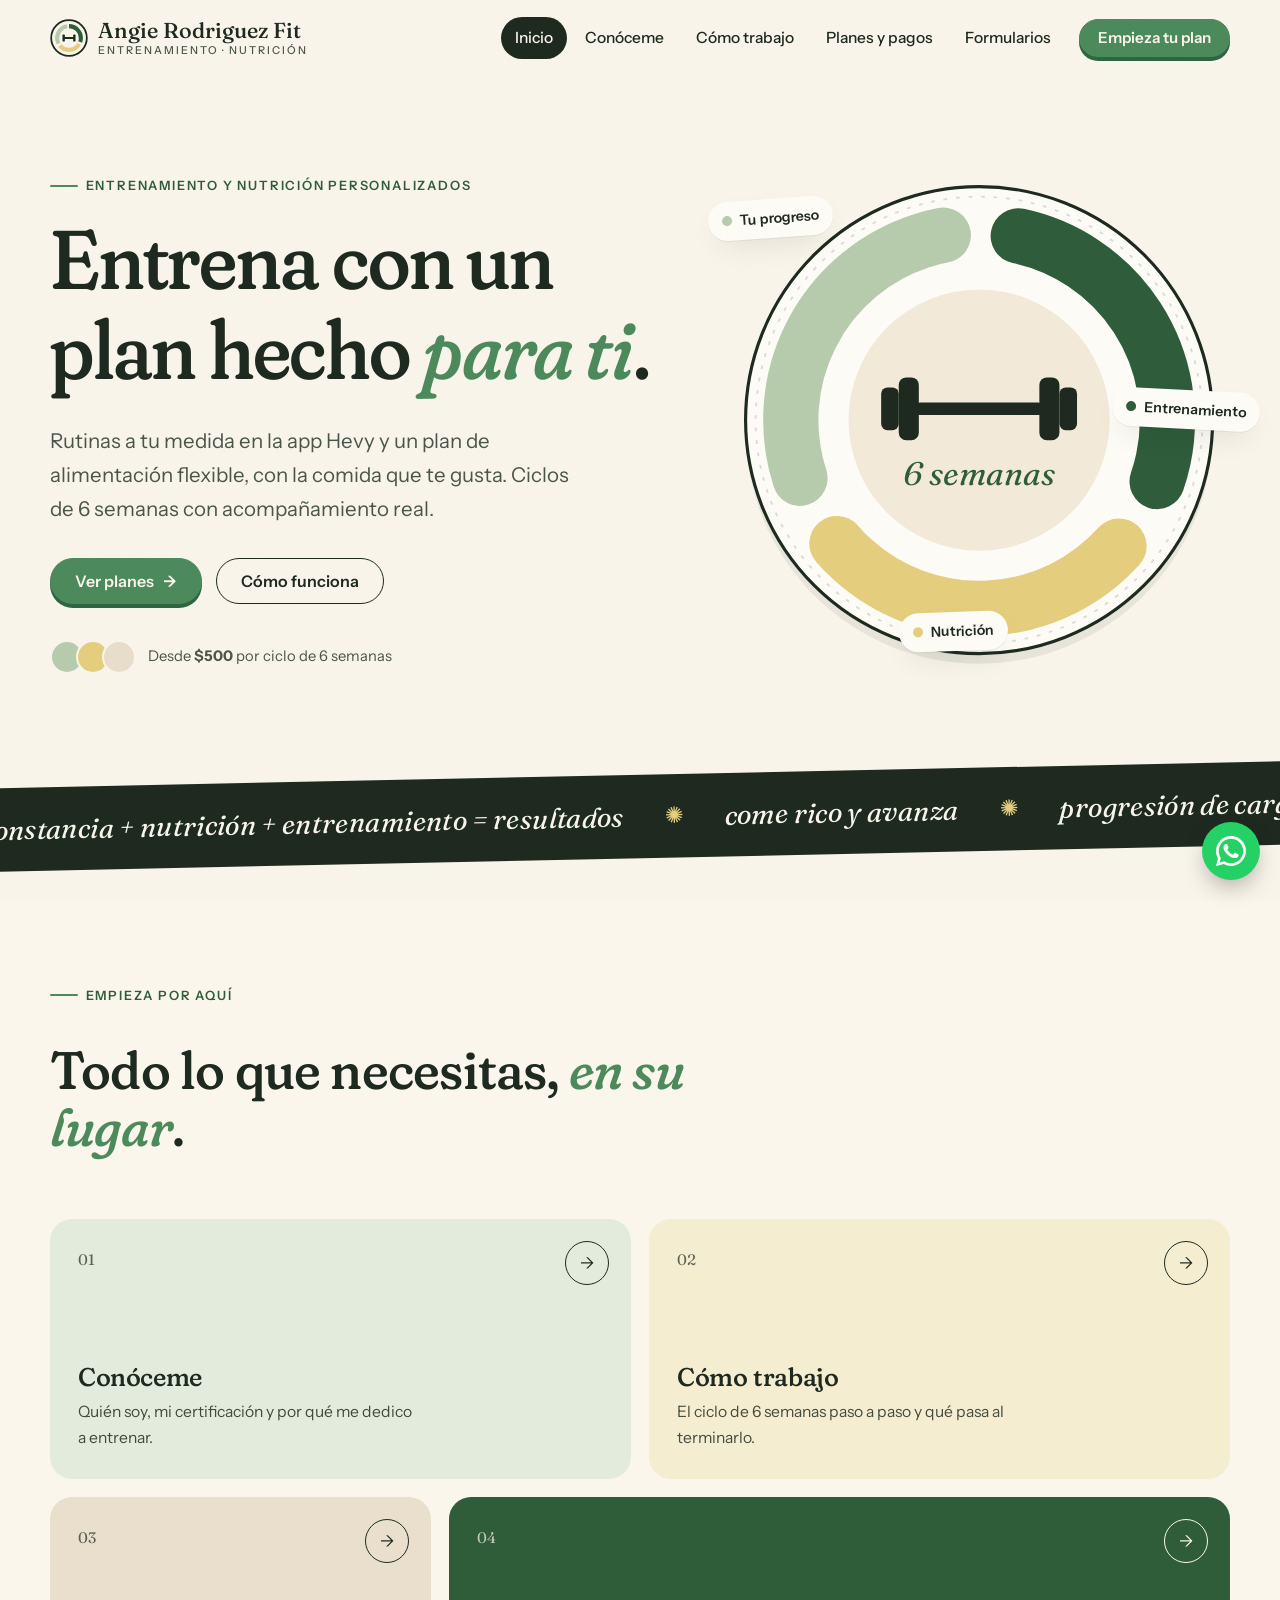
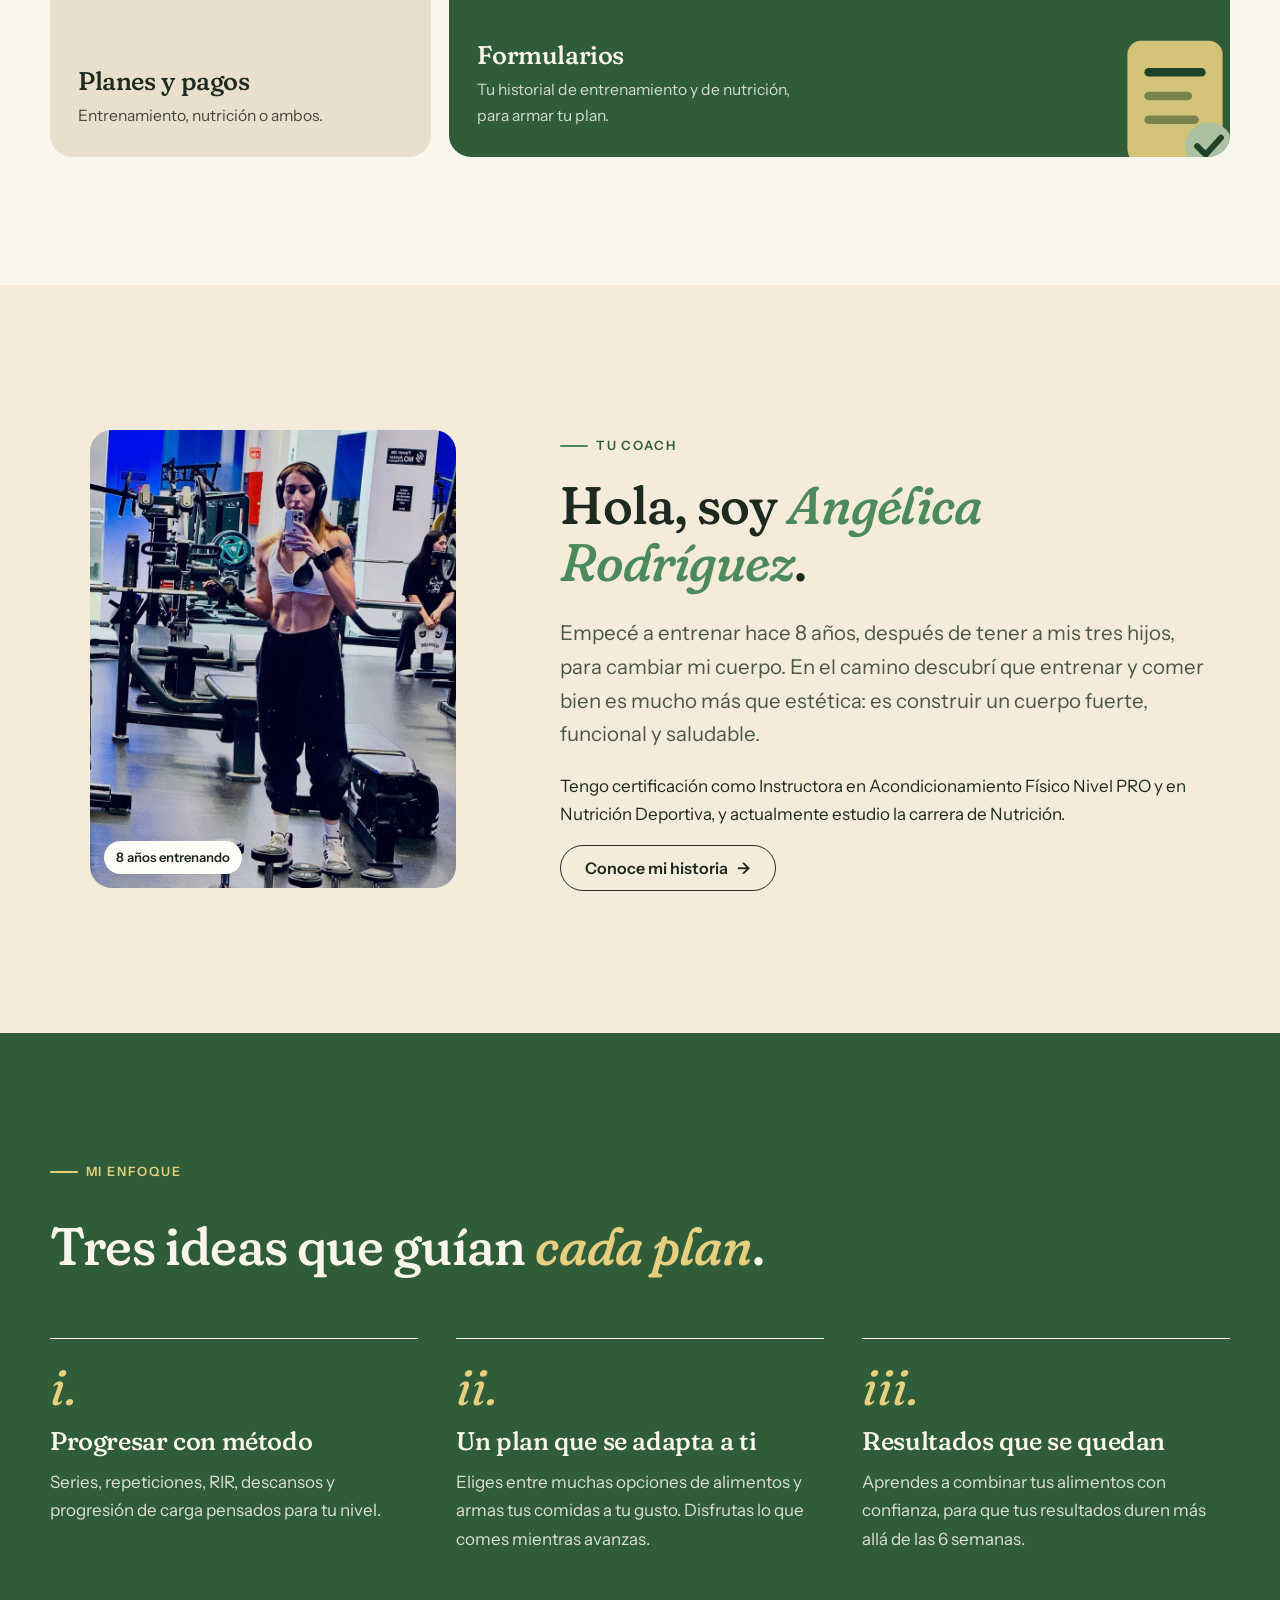
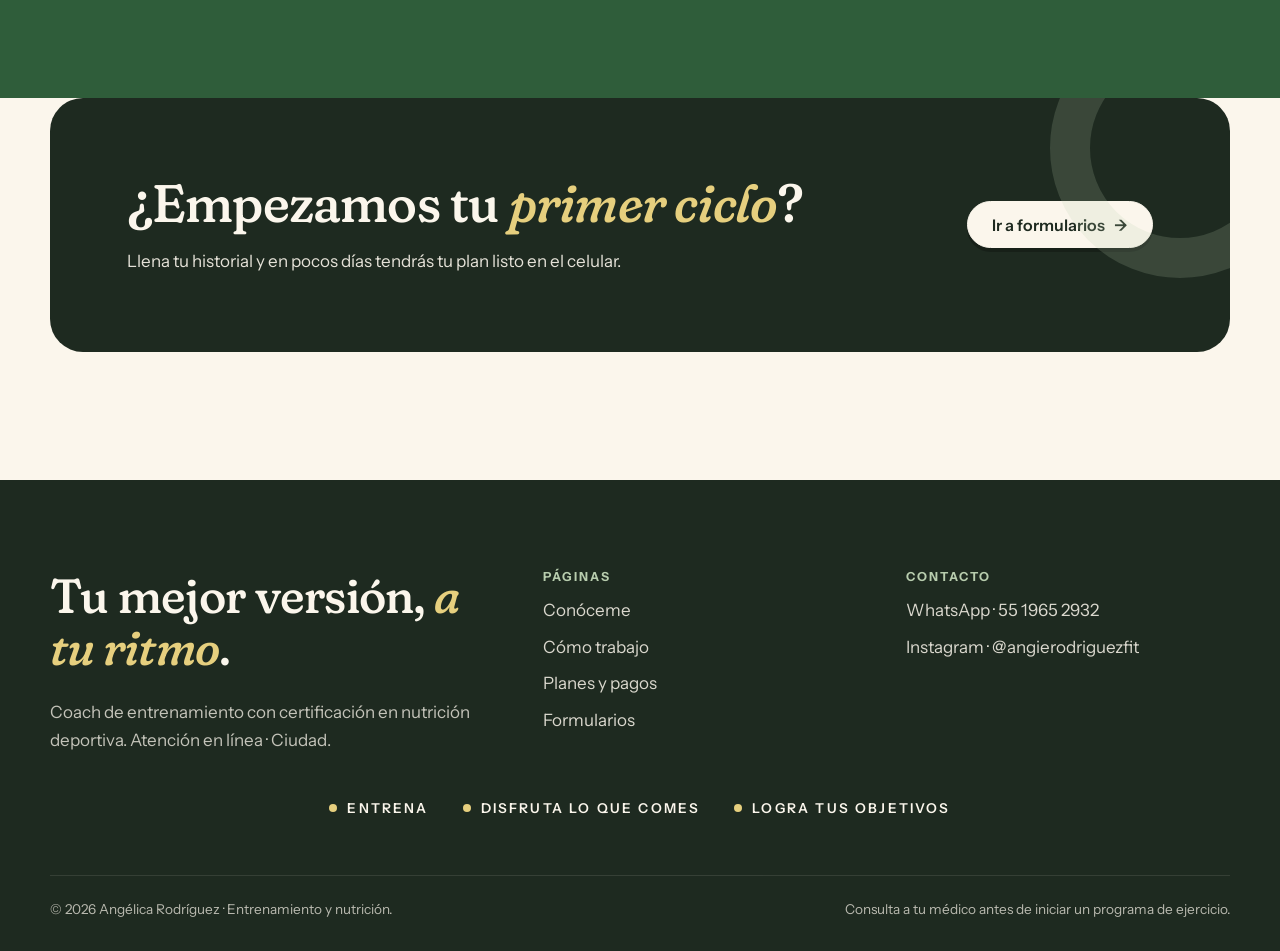
==== commit b492f9b9: "fix(*): Contacto y formularios" ====
--- a/index.html
+++ b/index.html
@@ -9,8 +9,8 @@
   <link rel="preconnect" href="https://fonts.googleapis.com">
   <link rel="preconnect" href="https://fonts.gstatic.com" crossorigin>
   <link href="https://fonts.googleapis.com/css2?family=Courier+Prime:wght@400;700&family=Fraunces:ital,opsz,wght,SOFT,WONK@0,9..144,300..700,0..100,0..1;1,9..144,300..700,0..100,0..1&family=Instrument+Sans:wght@400;500;600;700&display=swap" rel="stylesheet">
-  <link rel="stylesheet" href="assets/css/styles.css">
-  <script src="assets/js/main.js" defer></script>
+  <link rel="stylesheet" href="assets/css/styles.css?v=5">
+  <script src="assets/js/main.js?v=5" defer></script>
 </head>
 <body>
 
@@ -18,7 +18,7 @@
   <div class="wrap">
     <a class="brand" href="index.html">
       <img class="brand-mark" src="assets/img/favicon.svg" alt="">
-      <span class="brand-name">Angélica Rodríguez<small>Entrenamiento · Nutrición</small></span>
+      <span class="brand-name">Angie Rodriguez Fit<small>Entrenamiento · Nutrición</small></span>
     </a>
     <button class="nav-toggle" aria-expanded="false" aria-controls="nav" aria-label="Abrir menú"><span></span></button>
     <nav class="nav" id="nav" aria-label="Principal">
@@ -172,31 +172,6 @@
     </div>
   </section>
 
-  <!-- TESTIMONIOS -->
-  <section class="section">
-    <div class="wrap">
-      <div class="section-head reveal">
-        <span class="eyebrow">Lo que dicen</span>
-        <h2>Resultados que <em>se notan</em>.</h2>
-        <p>Testimonios de ejemplo: reemplázalos con los reales.</p>
-      </div>
-      <div class="quotes">
-        <figure class="quote reveal">
-          <blockquote>Tener la rutina en Hevy me cambió todo: sé exactamente qué hacer cada día y cuánto peso subir.</blockquote>
-          <figcaption><strong>Nombre A.</strong>Entrenamiento + Nutrición</figcaption>
-        </figure>
-        <figure class="quote reveal">
-          <blockquote>En 6 semanas subí mis cargas y por fin entendí qué comer antes y después de entrenar.</blockquote>
-          <figcaption><strong>Nombre B.</strong>Plan de entrenamiento</figcaption>
-        </figure>
-        <figure class="quote reveal">
-          <blockquote>Me explicó cada ejercicio con paciencia. Entreno con más confianza que nunca.</blockquote>
-          <figcaption><strong>Nombre C.</strong>Segundo ciclo</figcaption>
-        </figure>
-      </div>
-    </div>
-  </section>
-
   <!-- CTA -->
   <section class="section" style="padding-top:0">
     <div class="wrap">
@@ -230,9 +205,8 @@
       <div>
         <h4>Contacto</h4>
         <ul>
-          <li><a href="https://wa.me/520000000000">WhatsApp</a></li>
-          <li><a href="mailto:correo@ejemplo.com">correo@ejemplo.com</a></li>
-          <li><a href="https://instagram.com/">Instagram</a></li>
+          <li><a href="https://wa.me/525519652932" target="_blank" rel="noopener">WhatsApp · 55 1965 2932</a></li>
+          <li><a href="https://instagram.com/angierodriguezfit" target="_blank" rel="noopener">Instagram · @angierodriguezfit</a></li>
         </ul>
       </div>
     </div>
@@ -244,7 +218,7 @@
   </div>
 </footer>
 
-<a class="wa-float" href="https://wa.me/520000000000" aria-label="Escríbeme por WhatsApp">
+<a class="wa-float" href="https://wa.me/525519652932" aria-label="Escríbeme por WhatsApp">
   <svg viewBox="0 0 24 24" fill="currentColor"><path d="M17.5 14.4c-.3-.1-1.8-.9-2-1-.3-.1-.5-.1-.7.1-.2.3-.8 1-.9 1.2-.2.2-.3.2-.6.1-.3-.1-1.3-.5-2.4-1.5-.9-.8-1.5-1.8-1.7-2.1-.2-.3 0-.5.1-.6l.4-.5c.2-.2.2-.3.3-.5.1-.2 0-.4 0-.5l-.9-2.2c-.2-.6-.5-.5-.7-.5h-.6c-.2 0-.5.1-.8.4-.3.3-1 1-1 2.5s1.1 2.9 1.2 3.1c.1.2 2.1 3.2 5.1 4.5.7.3 1.3.5 1.7.6.7.2 1.4.2 1.9.1.6-.1 1.8-.7 2-1.4.2-.7.2-1.3.2-1.4-.1-.1-.3-.2-.6-.3zM12 21.8c-1.8 0-3.5-.5-5-1.4l-.4-.2-3.7 1 1-3.6-.2-.4C2.7 15.6 2.2 13.8 2.2 12 2.2 6.6 6.6 2.2 12 2.2c2.6 0 5.1 1 6.9 2.9 1.8 1.8 2.9 4.3 2.9 6.9 0 5.4-4.4 9.8-9.8 9.8zM20.5 3.5C18.2 1.2 15.2 0 12 0 5.4 0 0 5.4 0 12c0 2.1.6 4.2 1.6 6L0 24l6.2-1.6c1.8 1 3.8 1.5 5.8 1.5 6.6 0 12-5.4 12-12 0-3.2-1.2-6.2-3.5-8.4z"/></svg>
 </a>
 
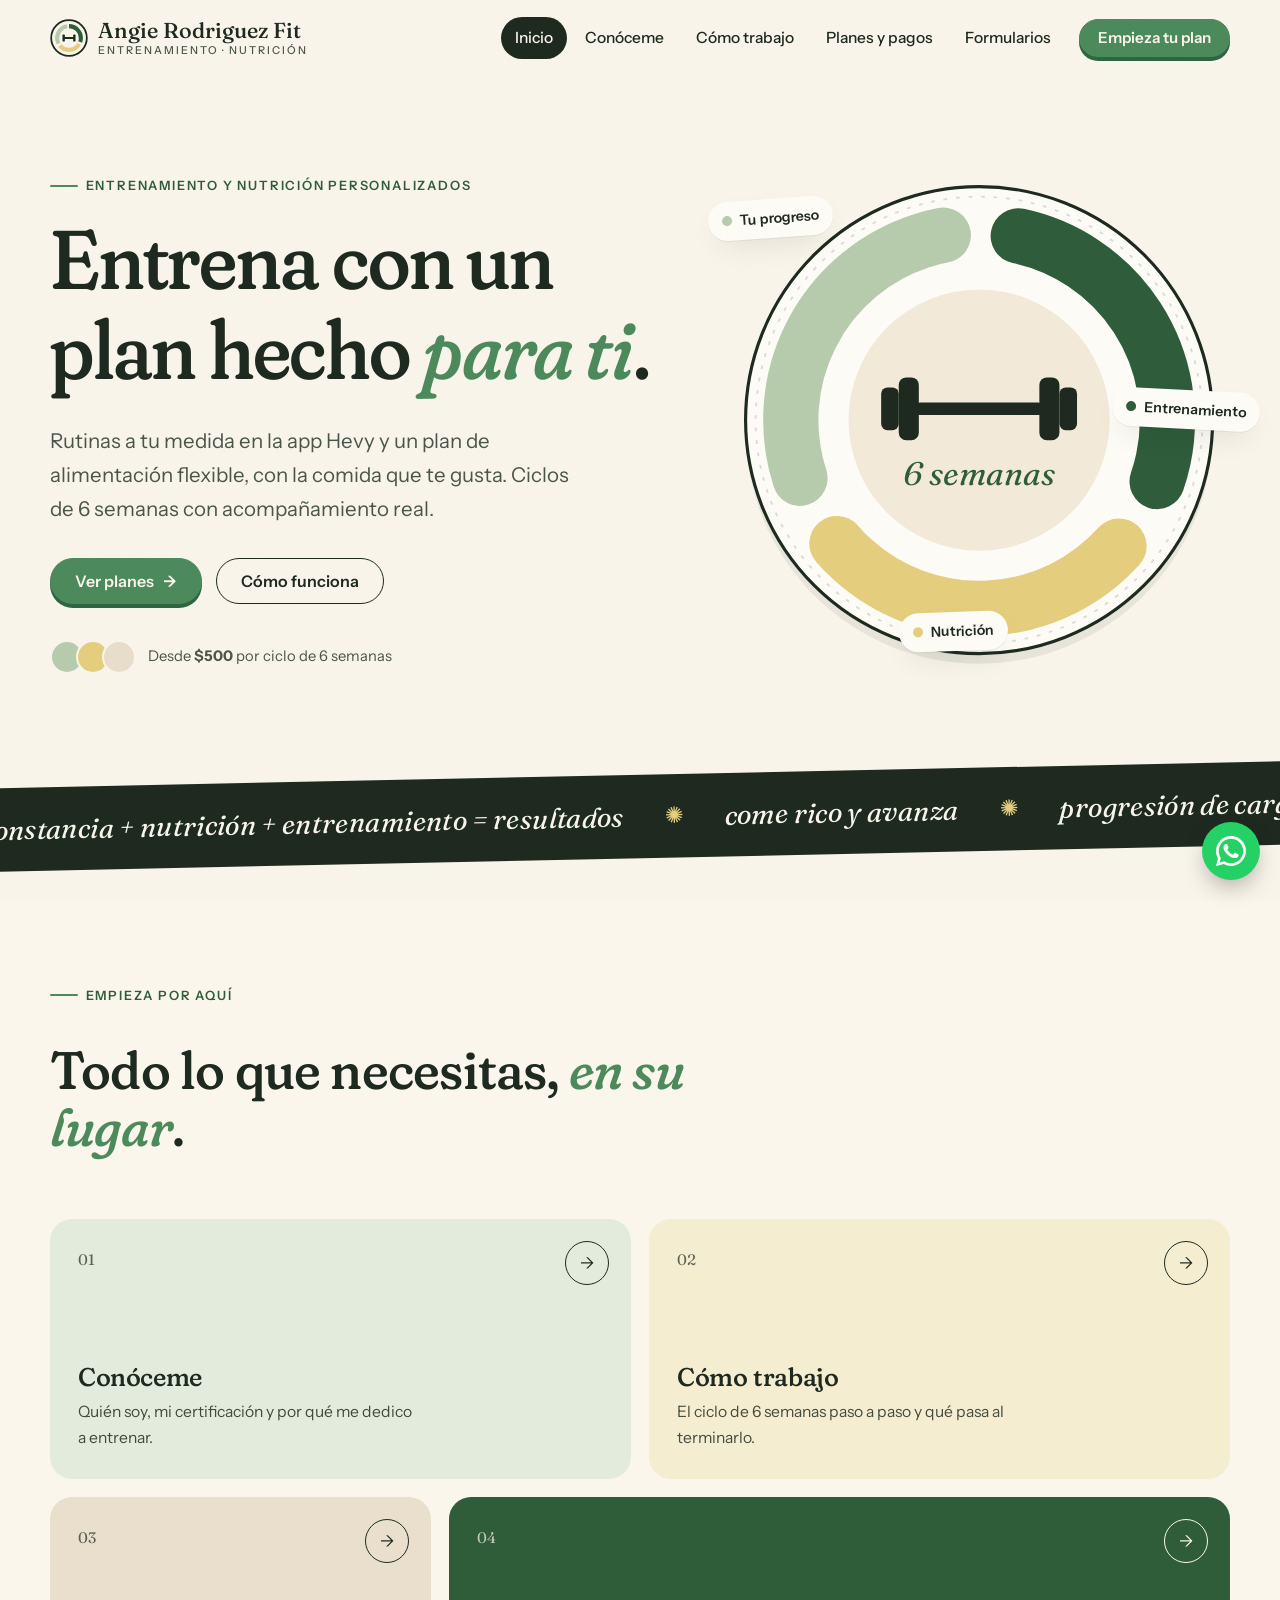
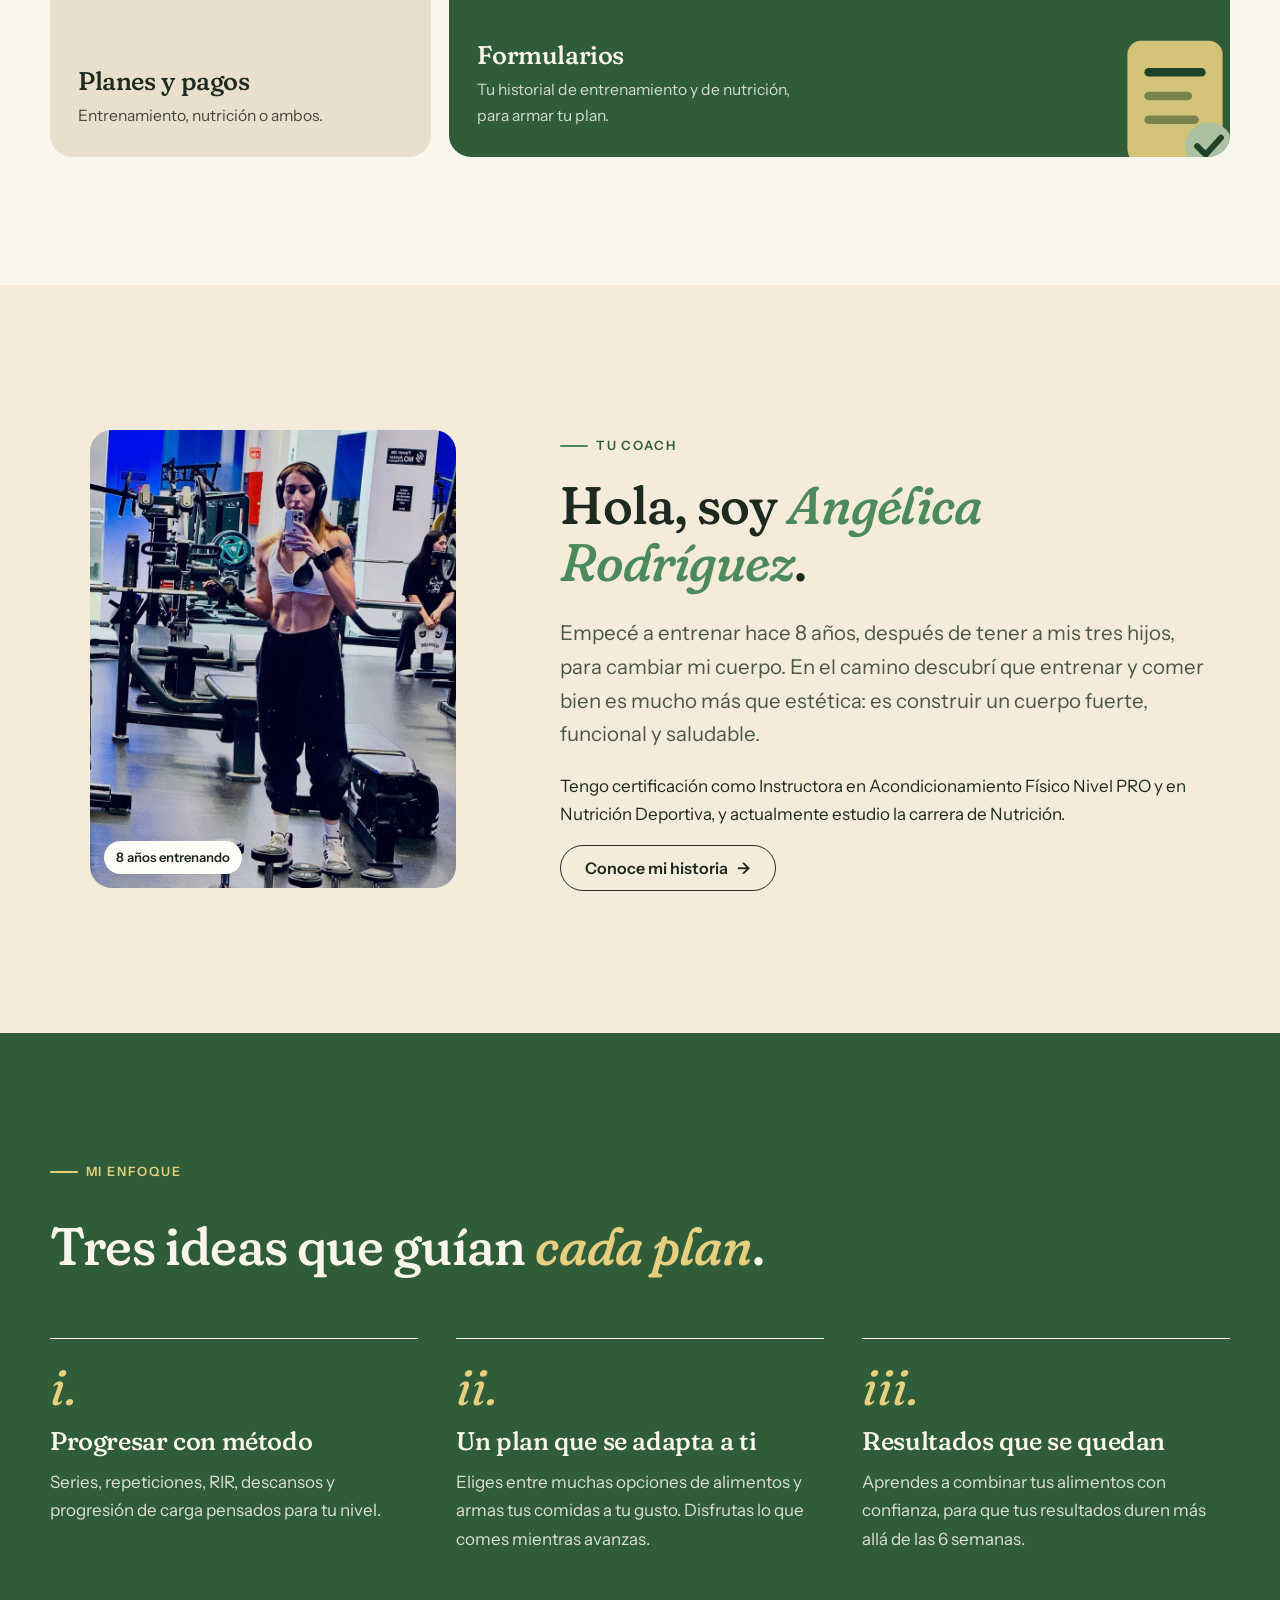
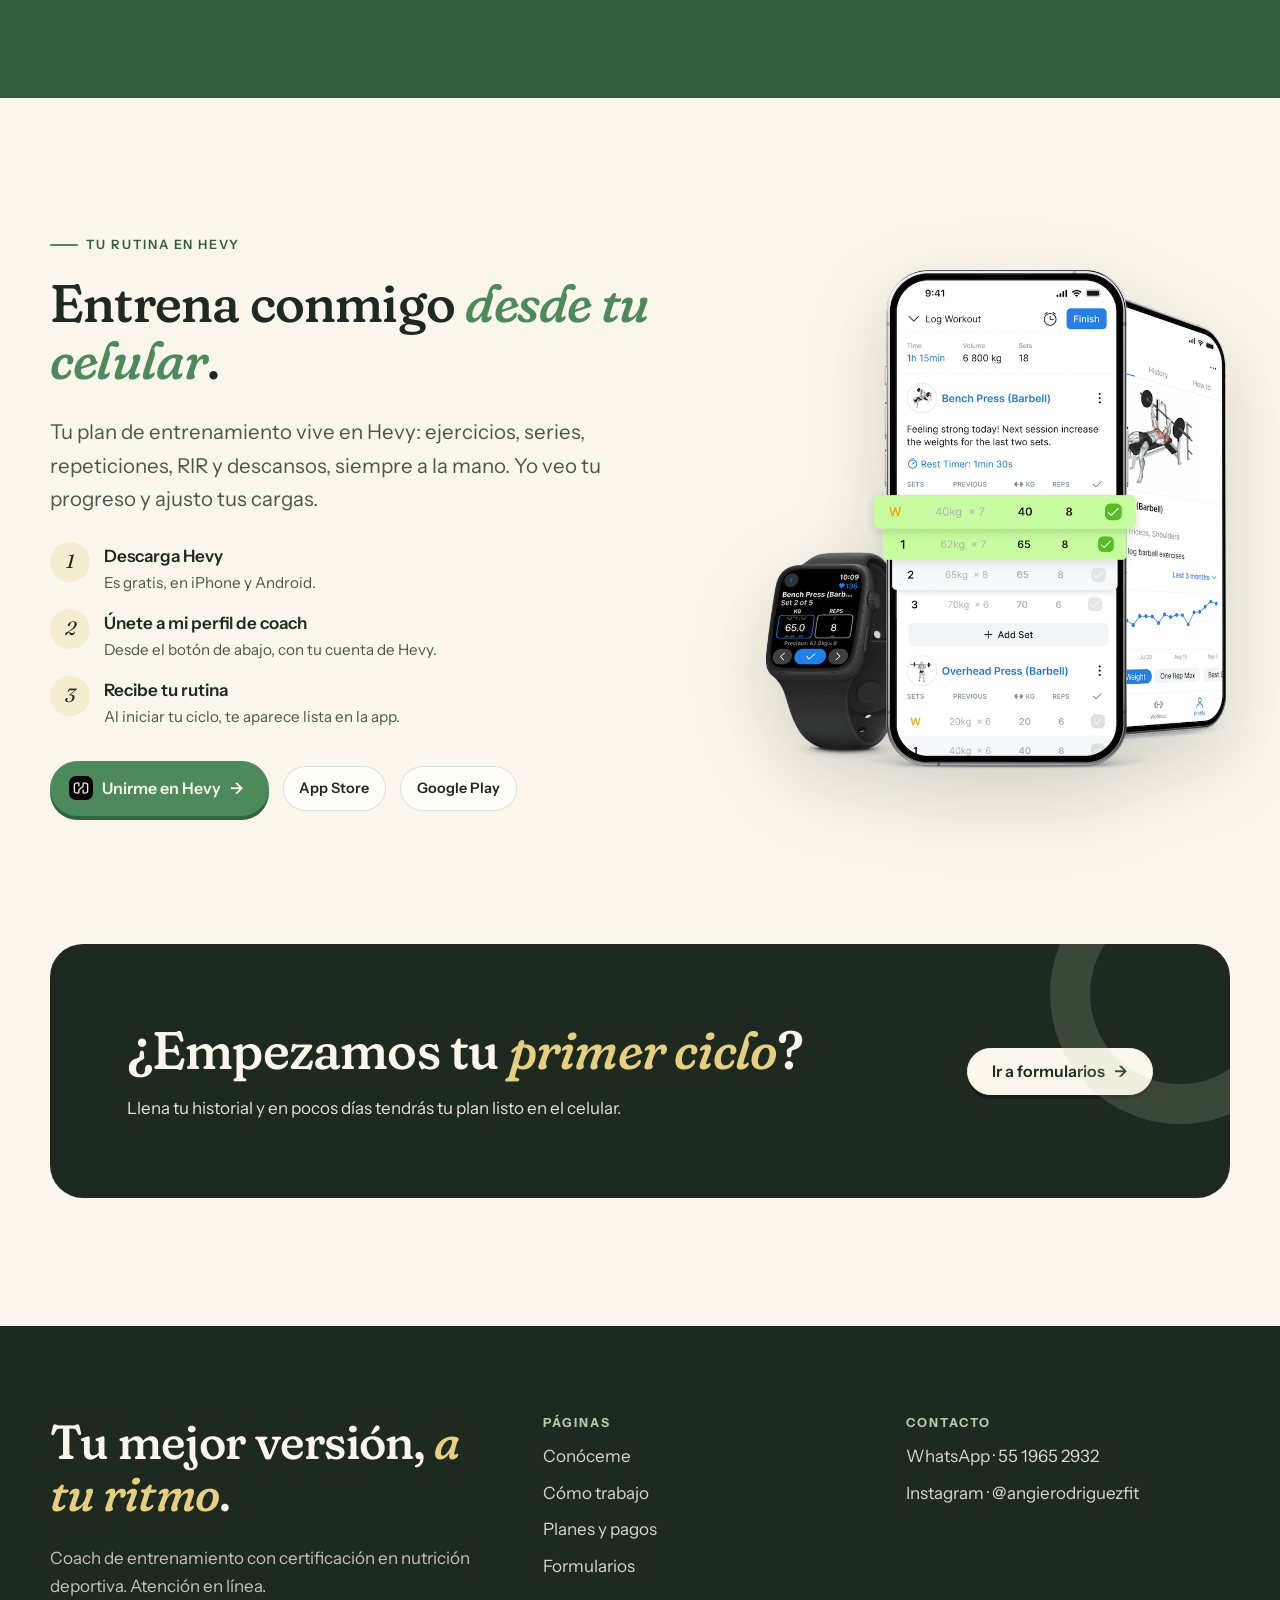
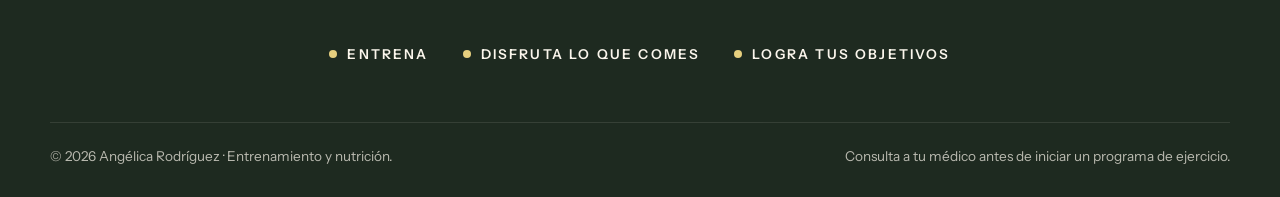
==== commit 38848e77: "fix(*): Hevy, link de coach y ajuste móvil en formularios" ====
--- a/index.html
+++ b/index.html
@@ -9,8 +9,8 @@
   <link rel="preconnect" href="https://fonts.googleapis.com">
   <link rel="preconnect" href="https://fonts.gstatic.com" crossorigin>
   <link href="https://fonts.googleapis.com/css2?family=Courier+Prime:wght@400;700&family=Fraunces:ital,opsz,wght,SOFT,WONK@0,9..144,300..700,0..100,0..1;1,9..144,300..700,0..100,0..1&family=Instrument+Sans:wght@400;500;600;700&display=swap" rel="stylesheet">
-  <link rel="stylesheet" href="assets/css/styles.css?v=5">
-  <script src="assets/js/main.js?v=5" defer></script>
+  <link rel="stylesheet" href="assets/css/styles.css?v=8">
+  <script src="assets/js/main.js?v=8" defer></script>
 </head>
 <body>
 
@@ -172,6 +172,30 @@
     </div>
   </section>
 
+  <!-- HEVY -->
+  <section class="section" id="hevy">
+    <div class="wrap hevy">
+      <div class="reveal">
+        <span class="eyebrow">Tu rutina en Hevy</span>
+        <h2>Entrena conmigo <em>desde tu celular</em>.</h2>
+        <p class="lead" style="max-width:44ch">Tu plan de entrenamiento vive en Hevy: ejercicios, series, repeticiones, RIR y descansos, siempre a la mano. Yo veo tu progreso y ajusto tus cargas.</p>
+        <ol class="hevy-steps">
+          <li><strong>Descarga Hevy</strong><span>Es gratis, en iPhone y Android.</span></li>
+          <li><strong>Únete a mi perfil de coach</strong><span>Desde el botón de abajo, con tu cuenta de Hevy.</span></li>
+          <li><strong>Recibe tu rutina</strong><span>Al iniciar tu ciclo, te aparece lista en la app.</span></li>
+        </ol>
+        <div class="btn-row">
+          <a class="btn btn--accent" href="https://app.hevycoach.com/angrodriguez86/accept" target="_blank" rel="noopener"><img class="hevy-icon" src="assets/img/hevy-icon.png" alt="" width="24" height="24">Unirme en Hevy <span class="arrow">→</span></a>
+          <a class="store" href="https://apps.apple.com/app/id1458862350" target="_blank" rel="noopener">App Store</a>
+          <a class="store" href="https://play.google.com/store/apps/details?id=com.hevy" target="_blank" rel="noopener">Google Play</a>
+        </div>
+      </div>
+      <figure class="hevy-shot reveal">
+        <img src="assets/img/hevy-app.png" alt="Así se ve tu rutina en la app Hevy: series, pesos, repeticiones y temporizador de descanso, también en el reloj" loading="lazy" width="800" height="872">
+      </figure>
+    </div>
+  </section>
+
   <!-- CTA -->
   <section class="section" style="padding-top:0">
     <div class="wrap">
@@ -191,7 +215,7 @@
     <div class="footer-top">
       <div>
         <h2>Tu mejor versión, <em>a tu ritmo</em>.</h2>
-        <p style="opacity:.75;max-width:40ch">Coach de entrenamiento con certificación en nutrición deportiva. Atención en línea · Ciudad. <!-- EDITAR --></p>
+        <p style="opacity:.75;max-width:40ch">Coach de entrenamiento con certificación en nutrición deportiva. Atención en línea.</p>
       </div>
       <div>
         <h4>Páginas</h4>
--- a/assets/css/styles.css
+++ b/assets/css/styles.css
@@ -271,6 +271,8 @@
 @media (max-width: 800px) {
   .bento { grid-template-columns: 1fr; }
   .tile { grid-column: auto !important; min-height: 200px; }
+  .tile .tile-art { width: 104px; right: -18px; bottom: -18px; }
+  .tile--4 > div { padding-right: 76px; }
 }
 
 /* ---------- Principios ---------- */
@@ -803,3 +805,17 @@
 .coach .photo-frame { aspect-ratio: 4 / 5; }
 .coach .photo-frame img { object-position: center 30%; }
 @media (max-width: 860px) { .coach { grid-template-columns: 1fr; } .coach .photo-frame { max-width: 380px; } }
+
+/* Sección Hevy (inicio) */
+.hevy { display: grid; grid-template-columns: 1.15fr .85fr; gap: clamp(32px, 6vw, 90px); align-items: center; }
+.hevy-steps { list-style: none; counter-reset: hs; padding: 0; margin: 1.6rem 0 2rem; display: grid; gap: 14px; }
+.hevy-steps li { counter-increment: hs; display: grid; grid-template-columns: 40px 1fr; column-gap: 14px; }
+.hevy-steps li::before { content: counter(hs); grid-row: span 2; width: 40px; height: 40px; border-radius: 50%; display: grid; place-items: center; background: var(--sun-soft); font-family: var(--font-display); font-style: italic; font-size: 1.2rem; }
+.hevy-steps strong { font-weight: 600; }
+.hevy-steps span { color: var(--ink-soft); font-size: .95rem; }
+.store { font-size: .9rem; font-weight: 600; text-decoration: none; padding: .7em 1.1em; border-radius: 999px; border: 1.5px solid var(--line); background: var(--card); }
+.store:hover { border-color: var(--ink); }
+.hevy-shot { margin: 0; justify-self: center; width: min(460px, 100%); }
+.hevy-shot img { width: 100%; height: auto; filter: drop-shadow(0 30px 40px rgba(30,42,32,.18)); }
+.hevy-icon { width: 24px; height: 24px; border-radius: 7px; margin-left: -6px; }
+@media (max-width: 860px) { .hevy { grid-template-columns: 1fr; } .hevy-shot { width: min(360px, 100%); } }
